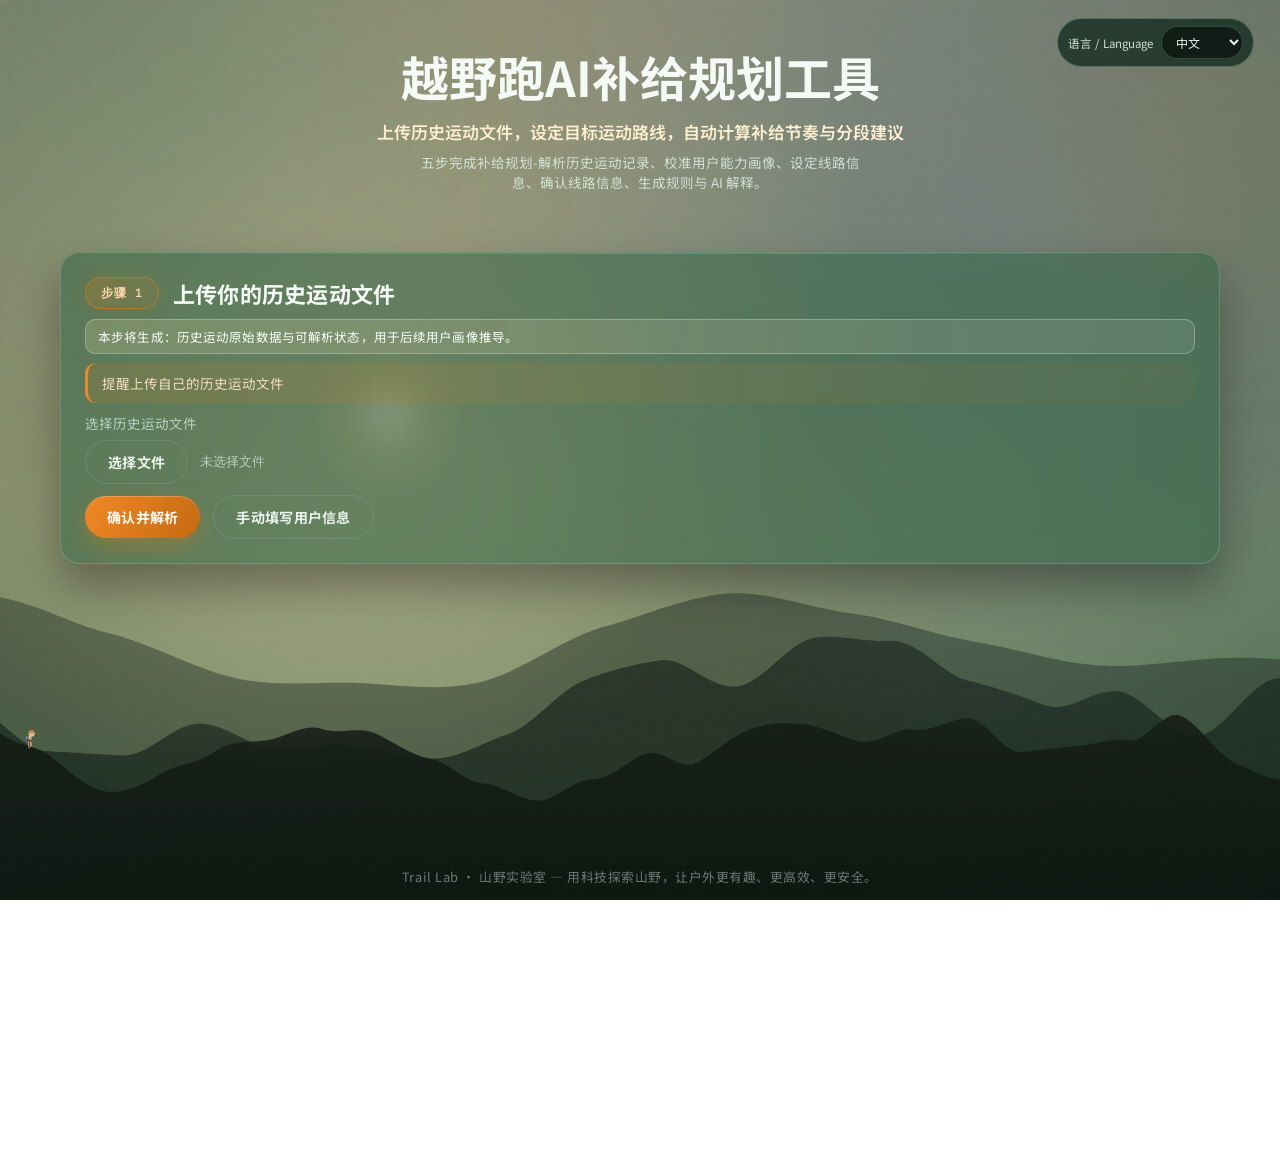
==== index.html @ 41e314fe "refactor: move web app to repo root (drop web/ folder); main program at root; update README structur" ====
<!doctype html>
<html lang="zh-CN">
  <head>
    <meta charset="UTF-8" />
    <meta name="viewport" content="width=device-width, initial-scale=1.0" />
    <title>Trail Lab · 山野实验室 — AI Fuel Planner</title>
    <link rel="preconnect" href="https://fonts.googleapis.com" />
    <link rel="preconnect" href="https://fonts.gstatic.com" crossorigin />
    <link
      href="https://fonts.googleapis.com/css2?family=Sora:wght@300;400;600;700;800&family=Noto+Sans+SC:wght@300;400;500;700;900&family=JetBrains+Mono:wght@400;600&display=swap"
      rel="stylesheet"
    />
    <link rel="stylesheet" href="./styles.css?v=20260807p" />
  </head>
  <body>
    <!-- 梦幻山野夜空背景层 -->
    <canvas id="bgCanvas" aria-hidden="true"></canvas>
    <div id="dayNightCycle" class="day-night-cycle" aria-hidden="true">
      <div class="cycle-layer day-layer"></div>
      <div class="cycle-layer dusk-layer"></div>
      <div class="cycle-layer night-layer"></div>
    </div>
    <div class="background-intro" aria-hidden="true">
      <div class="background-copy" id="backgroundHeroInner">
        <h1 id="heroTitle">越野跑智能补给规划 AI Trail run Fuel Planner</h1>
        <p class="hero-tagline" id="heroTagline">上传 FIT运动文件，自动计算补给节奏与分段建议</p>
        <p class="subtitle" id="heroSubtitle">五步完成补给规划-解析历史运动记录、校准用户能力画像、设定线路信息、确认线路信息、生成规则与 AI 解释。</p>
      </div>
    </div>
    <div class="bottom-intro" aria-hidden="true">
      <p class="intro-line intro-line-bottom" id="labIntro">Trail Lab · 山野实验室 — 用科技探索山野，让户外更有趣、更高效、更安全。</p>
    </div>
    <div class="floating-language-switcher">
      <label class="language-switcher">
        <span id="languageSwitcherLabel">语言 / Language</span>
        <select id="topLanguage">
          <option value="zh" selected>中文</option>
          <option value="en">English</option>
        </select>
      </label>
    </div>
    <div class="aurora aurora-a" aria-hidden="true"></div>
    <div class="aurora aurora-b" aria-hidden="true"></div>
    <div class="grain" aria-hidden="true"></div>

    <main class="app-shell">
      <div id="stepWorkspace" class="step-workspace">
      <span id="status" aria-live="polite"></span>
      <section class="panel step-panel is-active" id="step1Panel">
        <div class="step-heading">
          <span class="step-badge" id="stepBadge1">Step 1</span>
          <h2 id="step1Title">上传你的历史运动文件</h2>
        </div>
        <p class="step-purpose" id="stepHint1">本步将生成：历史运动原始数据与可解析状态，用于后续用户画像推导。</p>
        <p class="callout" id="step1Callout">提醒上传自己的历史运动文件</p>
        <div class="grid single">
          <label>
            <span id="activityFitLabel">选择历史运动文件</span>
            <div class="file-picker">
              <input id="fitFile" class="sr-only-file" type="file" accept=".fit" />
              <button id="fitFileTrigger" class="ghost-btn" type="button">选择文件</button>
              <span id="fitFileName" class="file-name">未选择文件</span>
            </div>
          </label>
        </div>
        <div class="actions left">
          <button id="confirmStep1Btn" type="button">确认并解析</button>
          <button id="manualProfileBtn" type="button" class="ghost-btn">手动填写用户信息</button>
        </div>
      </section>

      <section class="panel step-panel is-hidden" id="step2Panel">
        <div class="step-heading">
          <span class="step-badge" id="stepBadge2">Step 2</span>
          <h2 id="step2Title">确认历史运动概括与 User Profile</h2>
        </div>
        <p class="step-purpose" id="stepHint2">本步将生成：可编辑 User Profile，用于规则引擎能力评估与风险判断。</p>
        <p class="note strong" id="step2Note">提醒：以下显示内容均为运动设备自带信息，如信息不适用，请手动去掉信息或更改。</p>
        <div class="step2-layout">
          <div class="profile-stage" id="profileStage" aria-hidden="true">
            <div class="profile-silhouette" id="profileSilhouette">
              <span class="silhouette-head"></span>
              <span class="silhouette-body"></span>
            </div>
            <div class="profile-pulse"></div>
            <div class="profile-stats">
              <span id="profileGenderTag">Gender</span>
              <span id="profileWeightTag">Weight -</span>
              <span id="profileHrTag">MaxHR -</span>
            </div>
          </div>
          <div class="subpanel summary-panel">
            <h3 id="activitySummaryTitle">历史运动概括</h3>
            <div id="activitySummaryEditor" class="kv-list"></div>
          </div>
          <div class="subpanel profile-panel">
            <h3 id="userProfileTitle">User Profile</h3>
            <div id="userProfileEditor" class="grid two"></div>
          </div>
        </div>
        <div class="actions left">
          <button id="backStep2Btn" class="ghost-btn back-btn" type="button">返回上一步</button>
          <button id="confirmStep2Btn" type="button">确认活动信息</button>
        </div>
      </section>

      <section class="panel step-panel is-hidden" id="step3Panel">
        <div class="step-heading">
          <span class="step-badge" id="stepBadge3">Step 3</span>
          <h2 id="step3Title">目标路线参数 (Trail Only)</h2>
        </div>
        <p class="step-purpose" id="stepHint3">本步将生成：目标路线画像（距离、爬升、CP 与触发参数）。</p>
        <div class="mode-toggle" id="raceModeToggle">
          <button class="chip is-active" data-mode="manual" type="button" id="raceModeManualBtn">手动填写</button>
          <button class="chip" data-mode="fit" type="button" id="raceModeFitBtn">读取目标路线 FIT</button>
        </div>
        <div id="raceFitBlock" class="subpanel is-hidden">
          <h3 id="raceFitBlockTitle">读取目标路线 FIT</h3>
          <div class="grid single">
            <label>
              <span id="raceFitLabel">选择目标路线 FIT 文件</span>
              <div class="file-picker">
                <input id="raceFitFile" class="sr-only-file" type="file" accept=".fit" />
                <button id="raceFitFileTrigger" class="ghost-btn" type="button">选择文件</button>
                <span id="raceFitFileName" class="file-name">未选择文件</span>
              </div>
            </label>
          </div>
          <div class="actions left">
            <button id="parseRaceFitBtn" type="button">读取目标路线 FIT</button>
          </div>

        </div>
        <div class="subpanel">
          <h3 id="raceParamsTitle">路线参数</h3>
          <div id="raceProfileEditor" class="grid two"></div>
        </div>
        <div class="actions left">
          <button id="backStep3Btn" class="ghost-btn back-btn" type="button">返回上一步</button>
          <button id="confirmStep3Btn" type="button">确认路线参数</button>
        </div>
      </section>

      <section class="panel step-panel is-hidden" id="step4Panel">
        <div class="step-heading">
          <span class="step-badge" id="stepBadge4">Step 4</span>
          <h2 id="step4Title">路线、海拔、补给点概况图</h2>
        </div>
        <p class="step-purpose" id="stepHint4">本步将生成：路线轮廓图与补给触发点，帮助你直观看到补给节奏。</p>
        <p class="note" id="step4Note">基于当前目标路线参数模拟生成，用于确认补给点分布与坡段结构。</p>
        <div id="routeOverview" class="chart-card"></div>
        <div class="legend" id="routeLegend">
          <span id="legendLine"><i class="dot line"></i>路线海拔轮廓</span>
          <span id="legendCp"><i class="dot cp"></i>CP / 补给站</span>
          <span id="legendClimbSeg"><i class="dot climb"></i>爬坡路段</span>
          <span id="legendDescentSeg"><i class="dot descent"></i>下降路段</span>
        </div>
        <div class="actions left">
          <button id="backStep4Btn" class="ghost-btn back-btn" type="button">返回上一步</button>
          <button id="confirmStep4Btn" type="button">确认路线概况</button>
        </div>
      </section>

      <section class="panel step-panel is-hidden" id="step5Panel">
        <div class="step-heading">
          <span class="step-badge" id="stepBadge5">Step 5</span>
          <h2 id="step5Title">规则引擎与 AI 解释</h2>
        </div>
        <p class="step-purpose" id="stepHint5">本步将生成：规则契约 JSON、补给定量输出与 AI 可执行解释。</p>
        <div class="subpanel">
          <h3 id="aiPlannerTitle">AI Planner (可选)</h3>
          <div class="grid two">
            <label>
              <span id="providerLabel">Provider</span>
              <select id="provider">
                <option value="mock" selected>mock</option>
                <option value="openai">openai</option>
                <option value="deepseek">deepseek</option>
                <option value="gemini">gemini</option>
              </select>
            </label>
            <label>
              <span id="modelLabel">Model</span>
              <input id="model" type="text" value="gpt-4o-mini" />
            </label>
            <label>
              <span id="apiKeyLabel">API Key (浏览器端明文，仅本地实验)</span>
              <input id="apiKey" type="password" placeholder="可留空使用 mock" />
            </label>
            <label>
              <span id="temperatureLabel">Temperature</span>
              <input id="temperature" type="number" min="0" max="1.5" step="0.1" value="0.6" />
            </label>
          </div>
          <p class="note" id="aiPlannerNote">提示：浏览器端调用第三方模型可能受 CORS 限制。若失败请先使用 mock 验证全流程。</p>
        </div>
        <div class="actions left">
          <button id="backStep5Btn" class="ghost-btn back-btn" type="button">返回上一步</button>
          <button id="runBtn" type="button">开始计算并生成解释</button>
        </div>
        <div class="grid single outputs">
          <section class="subpanel">
            <h3 id="contractOutputTitle">Rule Contract JSON</h3>
            <pre id="contractOutput" class="output"></pre>
          </section>
          <section class="subpanel">
            <h3 id="engineOutputTitle">Rule Engine 输出</h3>
            <pre id="engineOutput" class="output"></pre>
          </section>
          <section class="subpanel">
            <h3 id="aiOutputTitle">AI Planner 输出</h3>
            <pre id="aiOutput" class="output"></pre>
          </section>
        </div>
      </section>
      </div>

    </main>

    <script src="./bg.js?v=20260806u"></script>
    <script type="module" src="./app.js?v=20260807ac"></script>
  </body>
</html>
---- styles.css ----
/* ============================================================
   Trail Lab · 山野实验室 — AI Fuel Planner
   深林绿 × 探索橙 × 山野夜空 · 户外极客实验室美学
   ============================================================ */

:root {
  --forest: #2f6b49;
  --forest-deep: #173826;
  --ember: #f08828;
  --ember-soft: #f7b054;
  --ember-deep: #c56a11;
  --ink: #f6fbf7;
  --muted: #b7d2c2;
  --line: rgba(171, 219, 189, 0.26);
  --panel: rgba(45, 98, 66, 0.5);
  --subpanel: rgba(35, 84, 57, 0.58);
  --cp: #4f9cf0;
  --supp: #ff9d36;
  --climb: #ff4f7e;
  --font-display: "Sora", "Noto Sans SC", "PingFang SC", "Microsoft YaHei", sans-serif;
  --font-body: "Noto Sans SC", "PingFang SC", "Microsoft YaHei", sans-serif;
  --font-mono: "JetBrains Mono", "SF Mono", "Menlo", "Consolas", monospace;
}

* {
  box-sizing: border-box;
}

html {
  scroll-behavior: smooth;
}

body {
  margin: 0;
  font-family: var(--font-body);
  color: var(--ink);
  background:
    radial-gradient(ellipse 75% 62% at 50% -10%, rgba(239, 195, 104, 0.33) 0%, transparent 60%),
    linear-gradient(168deg, #285f44 0%, #2f6b49 38%, #447958 72%, #315f46 100%);
  background-attachment: fixed;
  min-height: 100vh;
  overflow-x: hidden;
}

.day-night-cycle {
  position: fixed;
  inset: 0;
  z-index: 0;
  pointer-events: none;
  overflow: hidden;
}

.cycle-layer {
  position: absolute;
  inset: 0;
}

.day-layer {
  background: radial-gradient(circle at 22% 20%, rgba(255, 239, 182, 0.34), rgba(255, 239, 182, 0) 48%);
  animation: dayLayerCycle 34s linear infinite;
}

.dusk-layer {
  background: linear-gradient(180deg, rgba(255, 181, 112, 0.16) 0%, rgba(255, 145, 80, 0.11) 48%, rgba(40, 76, 55, 0) 100%);
  animation: duskLayerCycle 34s linear infinite;
}

.night-layer {
  background: radial-gradient(circle at 80% 24%, rgba(118, 148, 235, 0.2), rgba(118, 148, 235, 0) 45%), linear-gradient(180deg, rgba(25, 44, 68, 0.26) 0%, rgba(18, 38, 52, 0.18) 45%, rgba(22, 52, 36, 0) 100%);
  animation: nightLayerCycle 34s linear infinite;
}

@keyframes dayLayerCycle {
  0%,
  30% {
    opacity: 1;
  }
  50%,
  88% {
    opacity: 0.08;
  }
  100% {
    opacity: 1;
  }
}

@keyframes duskLayerCycle {
  0%,
  18% {
    opacity: 0.1;
  }
  35%,
  60% {
    opacity: 0.65;
  }
  80%,
  100% {
    opacity: 0.12;
  }
}

@keyframes nightLayerCycle {
  0%,
  40% {
    opacity: 0.06;
  }
  63%,
  84% {
    opacity: 0.92;
  }
  100% {
    opacity: 0.06;
  }
}

.background-intro {
  position: fixed;
  inset: 0;
  z-index: 2;
  pointer-events: none;
  display: grid;
  align-content: start;
  justify-items: center;
  padding-top: clamp(12px, 2.5vh, 30px);
}

.background-copy {
  width: min(780px, 90vw);
  text-align: center;
}

.background-copy .intro-line-main {
  margin: 0;
}

.background-copy .intro-line-flow {
  margin: 5px 0 0;
}

.background-copy #heroTitle {
  margin: clamp(12px, 2vh, 22px) 0 0;
  font-size: clamp(30px, 3.8vw, 48px);
  text-align: center;
}

.background-copy .hero-tagline {
  margin-top: 8px;
  color: #fff0d1;
}

.background-copy .subtitle {
  margin: 8px auto 0;
  color: rgba(229, 247, 235, 0.8);
}

/* 英文 hero 更紧凑，避免被主功能区域遮挡 */
html:lang(en) .background-copy #heroTitle {
  font-size: clamp(22px, 2.6vw, 34px);
  line-height: 1.16;
}

html:lang(en) .app-shell {
  margin-top: clamp(240px, 30vh, 330px);
}

.intro-line {
  font-size: clamp(11px, 1.15vw, 15px);
  letter-spacing: 0.04em;
  text-shadow: 0 2px 14px rgba(8, 24, 36, 0.42);
  color: rgba(238, 248, 255, 0.7);
}

/* 底部介绍 —— 固定在页面最底端 */
.bottom-intro {
  position: fixed;
  left: 0;
  right: 0;
  bottom: clamp(8px, 1.6vh, 18px);
  z-index: 2;
  pointer-events: none;
  text-align: center;
  padding: 0 16px;
}

.bottom-intro .intro-line-bottom {
  margin: 0;
  font-size: clamp(10px, 1vw, 13px);
  opacity: 0.6;
}
@keyframes introBreath {
  0%,
  100% {
    opacity: 0.72;
  }
  50% {
    opacity: 1;
  }
}

::selection {
  background: rgba(255, 122, 0, 0.4);
  color: #fff;
}

/* ---------------- 背景层 ---------------- */

#bgCanvas {
  position: fixed;
  inset: 0;
  z-index: 0;
  pointer-events: none;
}

.aurora {
  position: fixed;
  z-index: 0;
  pointer-events: none;
  border-radius: 50%;
  filter: blur(90px);
  opacity: 0.5;
  will-change: transform;
}

.aurora-a {
  width: 55vw;
  height: 55vw;
  top: -22vw;
  left: -14vw;
  background: radial-gradient(circle, rgba(46, 120, 82, 0.5) 0%, transparent 65%);
  animation: auroraDrift 26s ease-in-out infinite alternate;
}

.aurora-b {
  width: 46vw;
  height: 46vw;
  top: -12vw;
  right: -16vw;
  background: radial-gradient(circle, rgba(255, 122, 0, 0.3) 0%, transparent 65%);
  animation: auroraDrift 32s ease-in-out infinite alternate-reverse;
}

@keyframes auroraDrift {
  0% {
    transform: translate3d(0, 0, 0) scale(1);
  }
  50% {
    transform: translate3d(6vw, 4vw, 0) scale(1.12);
  }
  100% {
    transform: translate3d(-4vw, 7vw, 0) scale(0.94);
  }
}

.grain {
  position: fixed;
  inset: 0;
  z-index: 2;
  pointer-events: none;
  opacity: 0.05;
  background-image: url("data:image/svg+xml,%3Csvg xmlns='http://www.w3.org/2000/svg' width='120' height='120'%3E%3Cfilter id='n'%3E%3CfeTurbulence type='fractalNoise' baseFrequency='0.85' numOctaves='2'/%3E%3C/filter%3E%3Crect width='120' height='120' filter='url(%23n)' opacity='0.7'/%3E%3C/svg%3E");
}

/* ---------------- 布局骨架 ---------------- */

.app-shell {
  position: relative;
  z-index: 2;
  width: min(1160px, 92vw);
  margin: clamp(200px, 28vh, 320px) auto 72px;
  display: grid;
  gap: 18px;
}

/* ---------------- Hero ---------------- */

.hero {
  order: 2;
  position: relative;
  overflow: hidden;
  border-radius: 26px;
  padding: 26px clamp(22px, 4vw, 48px) 34px;
  border: 1px solid rgba(126, 168, 142, 0.28);
  background:
    radial-gradient(ellipse 52% 80% at 82% 22%, rgba(248, 190, 80, 0.2) 0%, transparent 58%),
    linear-gradient(135deg, rgba(41, 88, 60, 0.9) 0%, rgba(36, 75, 52, 0.86) 46%, rgba(49, 98, 68, 0.86) 100%);
  backdrop-filter: blur(14px);
  -webkit-backdrop-filter: blur(14px);
  box-shadow:
    0 30px 60px rgba(0, 0, 0, 0.45),
    inset 0 1px 0 rgba(255, 255, 255, 0.06);
}

.floating-language-switcher {
  position: fixed;
  top: 18px;
  right: clamp(10px, 2.6vw, 26px);
  z-index: 6;
}

.floating-language-switcher .language-switcher {
  gap: 8px;
  padding: 7px 10px;
  border-radius: 999px;
  background: rgba(14, 38, 27, 0.74);
  border: 1px solid rgba(176, 224, 195, 0.32);
  backdrop-filter: blur(8px);
  -webkit-backdrop-filter: blur(8px);
}

.floating-language-switcher .language-switcher span {
  color: rgba(236, 249, 241, 0.86);
  font-size: 11.5px;
}

.floating-language-switcher .language-switcher select {
  padding: 6px 10px;
  border-radius: 999px;
  font-size: 12px;
}

.hero::before {
  content: "";
  position: absolute;
  inset: 0;
  background:
    linear-gradient(rgba(140, 200, 165, 0.05) 1px, transparent 1px),
    linear-gradient(90deg, rgba(140, 200, 165, 0.05) 1px, transparent 1px);
  background-size: 44px 44px;
  mask-image: radial-gradient(ellipse 70% 80% at 30% 40%, black 0%, transparent 75%);
  -webkit-mask-image: radial-gradient(ellipse 70% 80% at 30% 40%, black 0%, transparent 75%);
  pointer-events: none;
}

.hero-topbar {
  position: relative;
  z-index: 3;
  display: flex;
  align-items: center;
  justify-content: space-between;
  gap: 16px;
  flex-wrap: wrap;
  margin-bottom: 8px;
}

.brand-mark {
  display: inline-flex;
  align-items: center;
  gap: 12px;
}

.brand-sigil {
  display: inline-flex;
  width: 42px;
  height: 42px;
  align-items: center;
  justify-content: center;
  border-radius: 13px;
  color: var(--ember-soft);
  background: linear-gradient(140deg, rgba(255, 122, 0, 0.16), rgba(255, 122, 0, 0.05));
  border: 1px solid rgba(255, 122, 0, 0.35);
  box-shadow: 0 0 22px rgba(255, 122, 0, 0.22);
  animation: sigilGlow 4.5s ease-in-out infinite;
}

.brand-sigil svg {
  width: 26px;
  height: 26px;
}

.sigil-sun {
  animation: sigilSun 4.5s ease-in-out infinite;
}

@keyframes sigilGlow {
  0%,
  100% {
    box-shadow: 0 0 16px rgba(255, 122, 0, 0.18);
  }
  50% {
    box-shadow: 0 0 30px rgba(255, 122, 0, 0.38);
  }
}

@keyframes sigilSun {
  0%,
  100% {
    opacity: 0.75;
  }
  50% {
    opacity: 1;
  }
}

.brand-text {
  font-family: var(--font-display);
  font-weight: 800;
  font-size: 19px;
  letter-spacing: 0.02em;
}

.brand-text em {
  font-style: normal;
  font-weight: 400;
  font-size: 13px;
  color: var(--muted);
  margin-left: 8px;
  letter-spacing: 0.14em;
}

.language-switcher {
  display: inline-flex;
  align-items: center;
  gap: 10px;
  font-size: 12.5px;
  color: var(--muted);
}

.language-switcher select {
  padding: 7px 12px;
  border-radius: 999px;
  font-size: 13px;
}

.hero-inner {
  position: relative;
  z-index: 2;
  display: grid;
  grid-template-columns: minmax(0, 1.45fr) minmax(0, 0.9fr);
  gap: 24px;
  align-items: center;
}

.eyebrow {
  display: inline-flex;
  align-items: center;
  gap: 10px;
  margin: 0 0 16px;
  text-transform: uppercase;
  letter-spacing: 0.22em;
  font-size: 11.5px;
  font-weight: 600;
  color: var(--ember-soft);
}

.eyebrow-pulse {
  width: 8px;
  height: 8px;
  border-radius: 50%;
  background: var(--ember);
  box-shadow: 0 0 0 0 rgba(255, 122, 0, 0.55);
  animation: pulseDot 2.2s ease-out infinite;
}

@keyframes pulseDot {
  0% {
    box-shadow: 0 0 0 0 rgba(255, 122, 0, 0.55);
  }
  70% {
    box-shadow: 0 0 0 12px rgba(255, 122, 0, 0);
  }
  100% {
    box-shadow: 0 0 0 0 rgba(255, 122, 0, 0);
  }
}

.hero h1 {
  margin: 0;
  font-family: var(--font-display);
  font-size: clamp(32px, 5.1vw, 58px);
  font-weight: 800;
  line-height: 1.02;
  letter-spacing: -0.02em;
  background: linear-gradient(115deg, #f4fbf5 30%, #ffd9ae 58%, var(--ember) 92%);
  -webkit-background-clip: text;
  background-clip: text;
  -webkit-text-fill-color: transparent;
  animation: titleSheen 7s ease-in-out infinite;
  background-size: 180% 100%;
}

@keyframes titleSheen {
  0%,
  100% {
    background-position: 0% 50%;
  }
  50% {
    background-position: 100% 50%;
  }
}

.hero-tagline {
  margin: 12px 0 0;
  font-size: clamp(14px, 1.45vw, 17px);
  font-weight: 600;
  color: #ffe2bb;
}

.subtitle {
  margin: 8px 0 0;
  font-size: 13.5px;
  color: var(--muted);
  max-width: 56ch;
  line-height: 1.55;
}

.hero-flow {
  display: inline-block;
  margin: 12px 0 0;
  padding: 9px 16px;
  border-radius: 10px;
  color: #9fe0bb;
  background: rgba(10, 22, 16, 0.65);
  border: 1px solid rgba(126, 200, 155, 0.2);
  font-family: var(--font-mono);
  font-size: 11.5px;
  letter-spacing: 0.03em;
  white-space: nowrap;
  overflow: hidden;
  max-width: 100%;
  text-overflow: ellipsis;
}

.hero-chips {
  display: flex;
  flex-wrap: wrap;
  gap: 9px;
  margin-top: 12px;
}

.hero-chip {
  padding: 6px 13px;
  border-radius: 999px;
  font-size: 12px;
  font-weight: 500;
  color: #cfe6d6;
  background: rgba(31, 61, 46, 0.5);
  border: 1px solid rgba(126, 168, 142, 0.3);
  transition: transform 0.25s ease, border-color 0.25s ease, box-shadow 0.25s ease;
}

.hero-chip:hover {
  transform: translateY(-2px);
  border-color: rgba(255, 122, 0, 0.55);
  box-shadow: 0 6px 18px rgba(255, 122, 0, 0.16);
}

.cp-marker {
  fill: #5cb9ff;
  stroke: #d7f2ff;
  stroke-width: 2;
  animation: cpBlink 2.4s ease-in-out infinite;
}

@keyframes cpBlink {
  0%,
  100% {
    opacity: 0.7;
    transform: scale(1);
  }
  50% {
    opacity: 1;
    transform: scale(1.25);
  }
}

.runner-sprite {
  position: absolute;
  width: 20px;
  height: 26px;
  transform-origin: center bottom;
  animation: runnerTraverse 9.4s linear infinite;
  z-index: 4;
  filter: drop-shadow(0 1px 4px rgba(0, 0, 0, 0.35));
}

.runner-head {
  position: absolute;
  left: 7px;
  top: 0;
  width: 7px;
  height: 7px;
  border-radius: 50%;
  background: #ffe8bd;
  box-shadow: 0 0 8px rgba(255, 223, 170, 0.55);
}

.runner-torso {
  position: absolute;
  left: 6px;
  top: 6px;
  width: 8px;
  height: 12px;
  border-radius: 5px;
  background: linear-gradient(180deg, #ffd58a, #f1a24a 70%, #dd7c2b);
  animation: torsoBounce 0.72s ease-in-out infinite;
}

.runner-leg {
  position: absolute;
  top: 16px;
  width: 3px;
  height: 10px;
  border-radius: 3px;
  background: #f6d9ab;
  transform-origin: top center;
  animation: legRun 0.36s ease-in-out infinite;
}

.runner-leg-a {
  left: 6px;
}

.runner-leg-b {
  left: 11px;
  animation-delay: 0.18s;
}

@keyframes torsoBounce {
  0%,
  100% {
    transform: translateY(0);
  }
  50% {
    transform: translateY(-1.4px);
  }
}

@keyframes runnerTraverse {
  0% {
    left: 8%;
    bottom: 12%;
    transform: translateY(0) rotate(-8deg);
  }
  12% {
    left: 18%;
    bottom: 18%;
    transform: translateY(-3px) rotate(-4deg);
  }
  25% {
    left: 31%;
    bottom: 24%;
    transform: translateY(-1px) rotate(3deg);
  }
  38% {
    left: 41%;
    bottom: 20%;
    transform: translateY(1px) rotate(-5deg);
  }
  54% {
    left: 56%;
    bottom: 30%;
    transform: translateY(-4px) rotate(4deg);
  }
  68% {
    left: 68%;
    bottom: 32%;
    transform: translateY(-2px) rotate(-2deg);
  }
  83% {
    left: 80%;
    bottom: 45%;
    transform: translateY(-4px) rotate(6deg);
  }
  100% {
    left: 91%;
    bottom: 54%;
    transform: translateY(-1px) rotate(-3deg);
  }
}

@keyframes legRun {
  0%,
  100% {
    transform: rotate(-20deg);
  }
  50% {
    transform: rotate(28deg);
  }
}

.deco-readout {
  position: absolute;
  padding: 9px 13px;
  border-radius: 11px;
  font-family: var(--font-mono);
  font-size: 11px;
  line-height: 1.55;
  color: #e4fff1;
  background: rgba(36, 84, 58, 0.74);
  border: 1px solid rgba(176, 220, 197, 0.4);
  box-shadow: 0 10px 26px rgba(0, 0, 0, 0.35);
  backdrop-filter: blur(6px);
}

.readout-a {
  top: 6%;
  right: 2%;
  animation: floaty 5.2s ease-in-out infinite;
}

.readout-b {
  bottom: 8%;
  left: 0%;
  color: #fff1d9;
  border-color: rgba(255, 204, 129, 0.42);
  animation: floaty 6.4s ease-in-out 0.8s infinite;
}

@keyframes floaty {
  0%,
  100% {
    transform: translateY(0);
  }
  50% {
    transform: translateY(-11px);
  }
}

.hero-scrollhint {
  position: relative;
  z-index: 2;
  display: flex;
  align-items: center;
  gap: 14px;
  margin-top: 8px;
}

.scrollhint-line {
  flex: 0 0 74px;
  height: 1px;
  background: linear-gradient(90deg, var(--ember), transparent);
  animation: lineFlow 2.6s ease-in-out infinite;
}

@keyframes lineFlow {
  0%,
  100% {
    opacity: 0.45;
  }
  50% {
    opacity: 1;
  }
}

.scrollhint-text {
  font-family: var(--font-mono);
  font-size: 10.5px;
  letter-spacing: 0.3em;
  color: var(--muted);
}

/* ---------------- 面板与入场动画 ---------------- */

.panel {
  position: relative;
  background: var(--panel);
  border: 1px solid var(--line);
  border-radius: 20px;
  padding: clamp(16px, 2vw, 24px);
  backdrop-filter: blur(12px);
  -webkit-backdrop-filter: blur(12px);
  box-shadow: 0 22px 44px rgba(0, 0, 0, 0.32);
  overflow: hidden;
  /* 入场初始态 */
  opacity: 0;
  transform: translateY(34px);
  transition: opacity 0.7s cubic-bezier(0.22, 1, 0.36, 1), transform 0.7s cubic-bezier(0.22, 1, 0.36, 1);
}

.step-workspace {
  order: 1;
  position: relative;
  min-height: clamp(420px, 62vh, 760px);
}

.step-workspace .step-panel {
  position: relative;
}

.step-workspace .step-panel:not(.is-hidden) {
  animation: stepEnter 0.42s cubic-bezier(0.2, 0.9, 0.2, 1);
}

@keyframes stepEnter {
  from {
    opacity: 0;
    transform: translateY(14px) scale(0.985);
    filter: blur(4px);
  }
  to {
    opacity: 1;
    transform: translateY(0) scale(1);
    filter: blur(0);
  }
}

.panel.in-view {
  opacity: 1;
  transform: translateY(0);
}

.panel::before {
  content: "";
  position: absolute;
  top: 0;
  left: 0;
  right: 0;
  height: 1px;
  background: linear-gradient(90deg, transparent, rgba(255, 122, 0, 0.55), rgba(140, 220, 170, 0.4), transparent);
  opacity: 0.7;
}

.step-panel.is-hidden,
.subpanel.is-hidden {
  display: none;
}

.step-heading {
  display: flex;
  align-items: center;
  gap: 14px;
  margin-bottom: 10px;
}

.step-heading h2 {
  margin: 0;
  font-family: var(--font-display);
  font-size: clamp(18px, 2vw, 22px);
  font-weight: 700;
  letter-spacing: 0.01em;
}

.step-purpose {
  margin: 0 0 9px;
  padding: 7px 12px;
  border-radius: 10px;
  border: 1px solid rgba(191, 233, 204, 0.36);
  background: linear-gradient(95deg, rgba(244, 223, 172, 0.2), rgba(233, 250, 238, 0.1));
  font-size: 12.5px;
  color: #f5fff7;
  letter-spacing: 0.01em;
}

.step2-layout {
  display: grid;
  grid-template-columns: minmax(0, 1.15fr) minmax(0, 1fr);
  grid-template-rows: auto 1fr;
  gap: 12px;
  align-items: stretch;
}

/* L 型布局：用户能力画像占左列 + 底行，活动概况位于右上角 */
.step2-layout > .profile-stage {
  grid-column: 1;
  grid-row: 1;
  align-self: stretch;
}

.step2-layout > .summary-panel {
  grid-column: 2;
  grid-row: 1;
  align-self: stretch;
  margin-top: 0;
}

.step2-layout > .profile-panel {
  grid-column: 1 / -1;
  grid-row: 2;
  margin-top: 0;
}

.summary-panel .kv-list {
  grid-template-columns: repeat(2, minmax(0, 1fr));
}

.profile-panel {
  display: grid;
  gap: 10px;
}

.profile-stage {
  position: relative;
  min-height: 170px;
  border-radius: 14px;
  border: 1px solid rgba(184, 232, 199, 0.34);
  background: linear-gradient(160deg, rgba(60, 123, 88, 0.5), rgba(48, 102, 72, 0.54));
  overflow: hidden;
}

.profile-silhouette {
  position: absolute;
  left: 18px;
  bottom: 0;
  width: 112px;
  height: 152px;
  filter: drop-shadow(0 10px 18px rgba(16, 40, 26, 0.4));
}

.silhouette-head {
  position: absolute;
  top: 0;
  left: 34px;
  width: 44px;
  height: 44px;
  border-radius: 50%;
  background: linear-gradient(145deg, rgba(248, 236, 199, 0.94), rgba(241, 205, 145, 0.88));
}

.silhouette-body {
  position: absolute;
  top: 40px;
  left: 18px;
  width: 78px;
  height: 110px;
  border-radius: 18px 18px 28px 28px;
  background: linear-gradient(150deg, rgba(246, 148, 58, 0.95), rgba(201, 104, 20, 0.9));
}

.profile-silhouette.is-female .silhouette-body {
  border-radius: 20px 20px 40px 40px;
  clip-path: polygon(22% 0%, 78% 0%, 100% 100%, 0% 100%);
}

.profile-silhouette.is-nonbinary .silhouette-body {
  background: linear-gradient(145deg, rgba(100, 186, 255, 0.88), rgba(74, 138, 214, 0.92));
}

.profile-pulse {
  position: absolute;
  left: 14px;
  bottom: 16px;
  width: 120px;
  height: 120px;
  border-radius: 50%;
  border: 1px solid rgba(228, 247, 236, 0.28);
  animation: profilePulse 2.8s ease-out infinite;
}

@keyframes profilePulse {
  0% {
    transform: scale(0.72);
    opacity: 0.9;
  }
  100% {
    transform: scale(1.18);
    opacity: 0;
  }
}

.profile-stats {
  position: absolute;
  right: 14px;
  top: 14px;
  display: grid;
  gap: 8px;
}

.profile-stats span {
  display: inline-block;
  min-width: 146px;
  padding: 6px 10px;
  border-radius: 999px;
  border: 1px solid rgba(233, 250, 240, 0.34);
  background: rgba(24, 56, 38, 0.42);
  font-family: var(--font-mono);
  font-size: 11.5px;
  color: #ecfff4;
  text-align: center;
}

.subpanel h3 {
  margin: 0;
  font-family: var(--font-display);
  font-size: 15px;
  font-weight: 600;
  color: #d8ecdd;
  letter-spacing: 0.03em;
}

.step-badge {
  position: relative;
  display: inline-flex;
  align-items: center;
  justify-content: center;
  min-width: 74px;
  padding: 7px 13px;
  border-radius: 999px;
  background: linear-gradient(120deg, rgba(255, 122, 0, 0.2), rgba(255, 122, 0, 0.08));
  border: 1px solid rgba(255, 122, 0, 0.45);
  color: #ffd9ae;
  font-family: var(--font-mono);
  font-size: 11.5px;
  font-weight: 600;
  letter-spacing: 0.1em;
  text-transform: uppercase;
  box-shadow: 0 0 18px rgba(255, 122, 0, 0.14);
}

.subpanel {
  position: relative;
  background: var(--subpanel);
  border: 1px solid rgba(126, 168, 142, 0.2);
  border-radius: 15px;
  padding: 16px;
  margin-top: 12px;
  transition: border-color 0.3s ease, box-shadow 0.3s ease, transform 0.3s ease;
}

.subpanel:hover {
  border-color: rgba(255, 122, 0, 0.32);
  box-shadow: 0 12px 30px rgba(0, 0, 0, 0.28), 0 0 24px rgba(255, 122, 0, 0.06);
}

.grid {
  display: grid;
  gap: 13px;
}

.grid.two {
  grid-template-columns: repeat(2, minmax(0, 1fr));
}

.grid.single {
  grid-template-columns: 1fr;
}

/* 用户能力画像：左列 = HRV / HRV 状态 / ITRA / UTMB；心率区间在右列跨 3 行，与左列三字段同高 */
#userProfileEditor .field-row[data-row-key="hrv"],
#userProfileEditor .field-row[data-row-key="hrvStatus"] {
  grid-column: 1;
}

#userProfileEditor .field-row[data-row-key="hrvStatus"] {
  grid-row: 4;
  align-self: stretch;
}

#userProfileEditor .field-row[data-row-key="itraPoints"] {
  grid-column: 1;
  grid-row: 5;
  align-self: stretch;
}

#userProfileEditor .field-row[data-row-key="utmbPoints"] {
  grid-column: 1;
  grid-row: 6;
  align-self: stretch;
}

#userProfileEditor .field-row[data-row-key="heartRateZones"] {
  grid-column: 2;
  grid-row: 4 / 7;
}

/* 用户能力画像：字段顶部对齐（不随同排高字段拉伸），输入框统一高度、宽度自然 */
#userProfileEditor .field-row {
  align-self: start;
}

#userProfileEditor input[data-field],
#userProfileEditor select[data-field],
#userProfileEditor .hrzone-input {
  height: 42px;
  box-sizing: border-box;
}

.auto-fit {
  align-items: start;
}

label {
  display: grid;
  gap: 7px;
  font-size: 13.5px;
  color: var(--muted);
}

.field-help {
  font-size: 12px;
  color: var(--muted);
}

.field-info {
  display: inline-flex;
  align-items: center;
  justify-content: center;
  width: 16px;
  height: 16px;
  border-radius: 50%;
  border: 1px solid rgba(126, 168, 142, 0.55);
  background: rgba(24, 56, 38, 0.62);
  color: #d8ecdd;
  font-size: 11px;
  font-weight: 700;
  line-height: 1;
  cursor: help;
  position: relative;
  flex: 0 0 auto;
}

.field-info::after {
  content: attr(data-tooltip);
  position: absolute;
  left: 50%;
  bottom: calc(100% + 9px);
  transform: translateX(-50%) translateY(4px);
  width: max-content;
  max-width: 280px;
  padding: 9px 11px;
  border-radius: 9px;
  background: rgba(9, 20, 14, 0.97);
  border: 1px solid rgba(126, 168, 142, 0.45);
  color: #e9f3ec;
  font-size: 12px;
  font-weight: 400;
  line-height: 1.5;
  text-align: left;
  white-space: normal;
  box-shadow: 0 10px 26px rgba(0, 0, 0, 0.4);
  z-index: 40;
  pointer-events: none;
  opacity: 0;
  visibility: hidden;
  transition: opacity 0.16s ease, transform 0.16s ease, visibility 0.16s;
}

.field-info:hover::after,
.field-info:focus::after {
  opacity: 1;
  visibility: visible;
  transform: translateX(-50%) translateY(0);
}

input,
select,
button,
textarea {
  font: inherit;
}

input,
select,
textarea {
  border: 1px solid rgba(126, 168, 142, 0.32);
  background: rgba(9, 18, 13, 0.72);
  border-radius: 11px;
  padding: 10px 12px;
  color: #e9f3ec;
  transition: border-color 0.25s ease, box-shadow 0.25s ease, background 0.25s ease;
}

input:hover,
select:hover,
textarea:hover {
  border-color: rgba(126, 168, 142, 0.55);
}

input:focus,
select:focus,
textarea:focus {
  outline: none;
  border-color: var(--ember);
  box-shadow: 0 0 0 3px rgba(255, 122, 0, 0.2), 0 0 20px rgba(255, 122, 0, 0.1);
  background: rgba(12, 22, 16, 0.85);
}

textarea {
  min-height: 90px;
  resize: vertical;
}

.actions {
  display: flex;
  align-items: center;
  gap: 13px;
  margin-top: 11px;
}

.actions.left {
  justify-content: flex-start;
}

/* ---------------- 按钮 ---------------- */

button {
  position: relative;
  border: none;
  border-radius: 999px;
  padding: 11px 22px;
  background: linear-gradient(120deg, var(--ember) 0%, var(--ember-deep) 100%);
  color: #fff7ef;
  font-weight: 700;
  font-size: 14px;
  letter-spacing: 0.02em;
  cursor: pointer;
  overflow: hidden;
  box-shadow: 0 8px 22px rgba(255, 122, 0, 0.28), inset 0 1px 0 rgba(255, 255, 255, 0.22);
  transition: transform 0.22s ease, box-shadow 0.22s ease, filter 0.22s ease;
}

button::after {
  content: "";
  position: absolute;
  top: 0;
  left: -80%;
  width: 55%;
  height: 100%;
  background: linear-gradient(100deg, transparent, rgba(255, 255, 255, 0.35), transparent);
  transform: skewX(-20deg);
  transition: left 0.55s ease;
}

button:hover {
  transform: translateY(-2px);
  filter: brightness(1.07);
  box-shadow: 0 12px 30px rgba(255, 122, 0, 0.4), inset 0 1px 0 rgba(255, 255, 255, 0.25);
}

button:hover::after {
  left: 130%;
}

button:active {
  transform: translateY(0);
}

button:disabled {
  opacity: 0.55;
  cursor: wait;
  transform: none;
}

#status {
  position: sticky;
  top: 0;
  z-index: 30;
  display: block;
  margin: 0 0 14px;
  padding: 10px 14px;
  font-size: 13.5px;
  line-height: 1.5;
  color: var(--ink);
  background: linear-gradient(90deg, rgba(30, 66, 47, 0.94), rgba(30, 66, 47, 0.86));
  border-left: 3px solid var(--ember);
  border-radius: 0 0 10px 10px;
  box-shadow: 0 6px 18px rgba(10, 26, 18, 0.35);
  backdrop-filter: blur(8px);
}

#status:empty {
  display: none;
}

#status.is-error {
  color: #ffe4de;
  background: linear-gradient(90deg, rgba(74, 30, 26, 0.94), rgba(74, 30, 26, 0.86));
  border-left-color: #ff6b5e;
}

.callout {
  margin: 0 0 10px;
  padding: 10px 14px;
  border-left: 3px solid var(--ember);
  background: linear-gradient(90deg, rgba(255, 122, 0, 0.12), rgba(255, 122, 0, 0.03));
  border-radius: 11px;
  color: #f0ddc4;
  font-size: 13.5px;
}

.note {
  margin: 10px 0 0;
  color: var(--muted);
  font-size: 13px;
  line-height: 1.6;
}

.note.strong {
  margin: 0 0 13px;
  padding: 10px 13px;
  border-radius: 10px;
  background: rgba(79, 156, 240, 0.08);
  border: 1px solid rgba(79, 156, 240, 0.22);
  color: #b9d4ee;
}

/* ---------------- 模式切换 Chip ---------------- */

.mode-toggle {
  display: flex;
  gap: 10px;
  margin-bottom: 6px;
}

.chip {
  background: rgba(31, 61, 46, 0.55);
  border: 1px solid rgba(126, 168, 142, 0.3);
  color: #cfe3d5;
  box-shadow: none;
  font-weight: 600;
}

.chip::after {
  display: none;
}

.chip:hover {
  border-color: rgba(255, 122, 0, 0.5);
  box-shadow: 0 8px 20px rgba(0, 0, 0, 0.25);
}

.chip.is-active {
  background: linear-gradient(120deg, var(--ember), var(--ember-deep));
  border-color: transparent;
  color: #fff7ef;
  box-shadow: 0 8px 22px rgba(255, 122, 0, 0.3);
}

/* ---------------- KV 数据卡 ---------------- */

.kv-list {
  display: grid;
  grid-template-columns: repeat(2, minmax(0, 1fr));
  gap: 10px;
  margin-top: 12px;
}

.kv-item {
  padding: 11px 12px;
  border-radius: 11px;
  border: 1px solid rgba(126, 168, 142, 0.2);
  background: rgba(12, 22, 17, 0.6);
  transition: border-color 0.25s ease, transform 0.25s ease;
}

.kv-item:hover {
  border-color: rgba(255, 122, 0, 0.4);
  transform: translateY(-2px);
}

.kv-key {
  display: block;
  font-size: 11.5px;
  letter-spacing: 0.04em;
  color: var(--muted);
}

.kv-value {
  display: block;
  margin-top: 4px;
  font-family: var(--font-mono);
  font-weight: 600;
  font-size: 14px;
  color: #ffe0bd;
}

/* ---------------- 图表卡 ---------------- */

.chart-card {
  border-radius: 15px;
  border: 1px solid rgba(126, 168, 142, 0.22);
  background:
    radial-gradient(ellipse 90% 60% at 50% 0%, rgba(31, 61, 46, 0.5) 0%, transparent 70%),
    linear-gradient(180deg, rgba(15, 27, 21, 0.92) 0%, rgba(11, 20, 15, 0.95) 100%);
  padding: 14px;
  min-height: 360px;
  margin-top: 12px;
}

.chart-wrap {
  display: grid;
  gap: 12px;
}

.chart-meta {
  display: flex;
  flex-wrap: wrap;
  gap: 8px;
}

.pill {
  border-radius: 999px;
  background: rgba(31, 61, 46, 0.6);
  border: 1px solid rgba(126, 168, 142, 0.28);
  color: #d8ebdf;
  padding: 6px 12px;
  font-family: var(--font-mono);
  font-size: 11.5px;
  font-weight: 600;
}

.legend {
  display: flex;
  gap: 16px;
  flex-wrap: wrap;
  margin-top: 13px;
  font-size: 13px;
  color: var(--muted);
}

.dot {
  display: inline-block;
  width: 10px;
  height: 10px;
  border-radius: 999px;
  margin-right: 7px;
  box-shadow: 0 0 8px currentColor;
}

.dot.line {
  background: var(--ember);
  color: var(--ember);
}

.dot.cp {
  background: var(--cp);
  color: var(--cp);
}

.dot.supplemental {
  background: var(--supp);
  color: var(--supp);
}

.dot.climb {
  background: var(--climb);
  color: var(--climb);
}

.dot.descent {
  background: var(--cp);
  color: var(--cp);
}

/* ---------------- 输出终端 ---------------- */

.outputs {
  margin-top: 4px;
}

.output {
  margin: 10px 0 0;
  border-radius: 12px;
  border: 1px solid rgba(126, 168, 142, 0.22);
  background: rgba(7, 14, 10, 0.85);
  min-height: 72px;
  max-height: 360px;
  overflow: auto;
  padding: 14px;
  font-family: var(--font-mono);
  font-size: 12.5px;
  line-height: 1.55;
  color: #b8e6c6;
}

.output::-webkit-scrollbar {
  width: 8px;
  height: 8px;
}

.output::-webkit-scrollbar-thumb {
  background: rgba(126, 168, 142, 0.3);
  border-radius: 999px;
}

/* ---------------- 文件选择 ---------------- */

.file-picker {
  display: flex;
  align-items: center;
  gap: 12px;
  flex-wrap: wrap;
}

.sr-only-file {
  position: absolute;
  width: 1px;
  height: 1px;
  padding: 0;
  margin: -1px;
  overflow: hidden;
  clip: rect(0, 0, 0, 0);
  white-space: nowrap;
  border: 0;
}

.ghost-btn {
  background: transparent;
  border: 1px solid rgba(126, 168, 142, 0.4);
  color: #eaf4ec;
  box-shadow: none;
}

.back-btn {
  border-style: dashed;
  border-width: 1px;
  opacity: 0.92;
}

.ghost-btn:hover {
  border-color: var(--ember);
  color: #ffd8b4;
  box-shadow: 0 8px 22px rgba(255, 122, 0, 0.14);
}

.file-name {
  color: var(--muted);
  font-family: var(--font-mono);
  font-size: 12.5px;
}

/* ---------------- 表单字段（app.js 动态生成） ---------------- */

.field-row {
  display: grid;
  gap: 6px;
}

.field-topline {
  display: inline-flex;
  align-items: center;
  gap: 8px;
  color: var(--ink);
  font-size: 13.5px;
}

.field-topline input[type="checkbox"] {
  width: 16px;
  height: 16px;
  margin: 0;
  accent-color: var(--ember);
}

.hrzone-list {
  display: grid;
  gap: 6px;
}

.hrzone-line {
  display: grid;
  grid-template-columns: minmax(0, 1fr) 96px 96px;
  gap: 8px;
  align-items: center;
  padding-left: 14px;
}

.hrzone-head {
  display: grid;
  grid-template-columns: minmax(0, 1fr) 96px 96px;
  gap: 8px;
  align-items: center;
  padding-left: 14px;
  font-size: 11.5px;
  color: var(--muted);
  letter-spacing: 0.03em;
}

/* 步骤三：官方补给点列表（cplist） */
#raceProfileEditor .field-row {
  grid-column: 1;
  align-self: start;
}

/* 右列：官方补给点从顶部开始（与左列第一行对齐），爬坡路段紧随其后，
   避免官方补给点上方的空白区 */
#raceProfileEditor .field-row[data-row-key="officialCp"] {
  grid-column: 2;
  grid-row: 1 / 6;
  align-self: start;
}

#raceProfileEditor .field-row[data-row-key="routeSegments"] {
  grid-column: 2;
  grid-row: 7;
  align-self: start;
}

/* 步骤三：输入框统一高度，避免被右侧高字段拉伸 */
#raceProfileEditor input[data-field],
#raceProfileEditor select[data-field] {
  height: 42px;
  box-sizing: border-box;
}

.cplist {
  display: grid;
  gap: 6px;
}

.cp-head,
.cpline {
  display: grid;
  gap: 6px;
  align-items: center;
}

.cp-head {
  font-size: 11.5px;
  color: var(--muted);
  letter-spacing: 0.02em;
}

.cp-input {
  width: 100%;
  min-width: 0;
  height: 42px;
  box-sizing: border-box;
}

.cp-remove {
  width: 26px;
  height: 26px;
  padding: 0;
  display: inline-flex;
  align-items: center;
  justify-content: center;
  border-radius: 8px;
  background: rgba(255, 122, 0, 0.12);
  border: 1px solid rgba(255, 122, 0, 0.35);
  color: #ffd9ae;
  font-size: 15px;
  line-height: 1;
  cursor: pointer;
}

.cp-add {
  justify-self: start;
  margin-top: 4px;
}

.hrzone-name {
  min-width: 0;
  font-size: 13px;
  color: var(--ink);
  white-space: nowrap;
  overflow: hidden;
  text-overflow: ellipsis;
}

.hrzone-input {
  width: 100%;
  text-align: left;
  padding: 10px 12px;
}

.inline-grid {
  display: grid;
  grid-template-columns: repeat(2, minmax(0, 1fr));
  gap: 10px;
}

/* ---------------- 图表内 SVG 文本 ---------------- */

svg text {
  font-family: var(--font-mono);
  fill: #8fa89a;
}

/* ---------------- 页脚 ---------------- */

.site-footer {
  text-align: center;
  padding: 26px 12px 8px;
  color: var(--muted);
  font-size: 13px;
  opacity: 0;
  transform: translateY(20px);
  transition: opacity 0.7s ease, transform 0.7s ease;
}

.site-footer.in-view {
  opacity: 1;
  transform: translateY(0);
}

.site-footer p {
  margin: 6px 0;
}

.site-footer span {
  color: #ffd9ae;
  font-weight: 500;
}

.footer-creed {
  font-family: var(--font-mono);
  font-size: 11px;
  letter-spacing: 0.08em;
  opacity: 0.7;
}

/* ---------------- 响应式 ---------------- */

@media (max-width: 900px) {
  .step2-layout,
  .hero-inner {
    grid-template-columns: 1fr;
  }

  .step2-layout > .profile-stage,
  .step2-layout > .summary-panel,
  .step2-layout > .profile-panel {
    grid-column: auto;
    grid-row: auto;
  }

  .background-copy {
    width: 92vw;
  }

  .background-copy #heroTitle {
    margin-top: 28px;
  }

  .hero-deco {
    height: 210px;
    order: -1;
    opacity: 0.92;
  }

  .profile-stage {
    min-height: 190px;
  }

  .day-night-cycle {
    clip-path: inset(0 0 16% 0);
  }

  .intro-line-main {
    font-size: 10px;
    max-width: calc(100vw - 28px);
    line-height: 1.25;
  }

  .intro-line-flow {
    font-size: 7.8px;
    max-width: calc(100vw - 26px);
    letter-spacing: 0.07em;
    line-height: 1.3;
  }

  .floating-language-switcher {
    top: 10px;
    right: 10px;
  }
}

@media (max-width: 820px) {
  .grid.two,
  .kv-list,
  .inline-grid {
    grid-template-columns: 1fr;
  }

  #raceProfileEditor .field-row,
  #raceProfileEditor .field-row[data-row-key="officialCp"],
  #raceProfileEditor .field-row[data-row-key="routeSegments"] {
    grid-column: auto;
    grid-row: auto;
  }

  .summary-panel .kv-list {
    grid-template-columns: 1fr;
  }

  .app-shell {
    margin-top: 248px;
  }

  .hero-flow {
    white-space: normal;
  }
}

/* ---------------- 动效降级 ---------------- */

@media (prefers-reduced-motion: reduce) {
  *,
  *::before,
  *::after {
    animation-duration: 0.001s !important;
    animation-iteration-count: 1 !important;
    transition-duration: 0.15s !important;
  }

  .panel,
  .site-footer {
    opacity: 1;
    transform: none;
  }
}
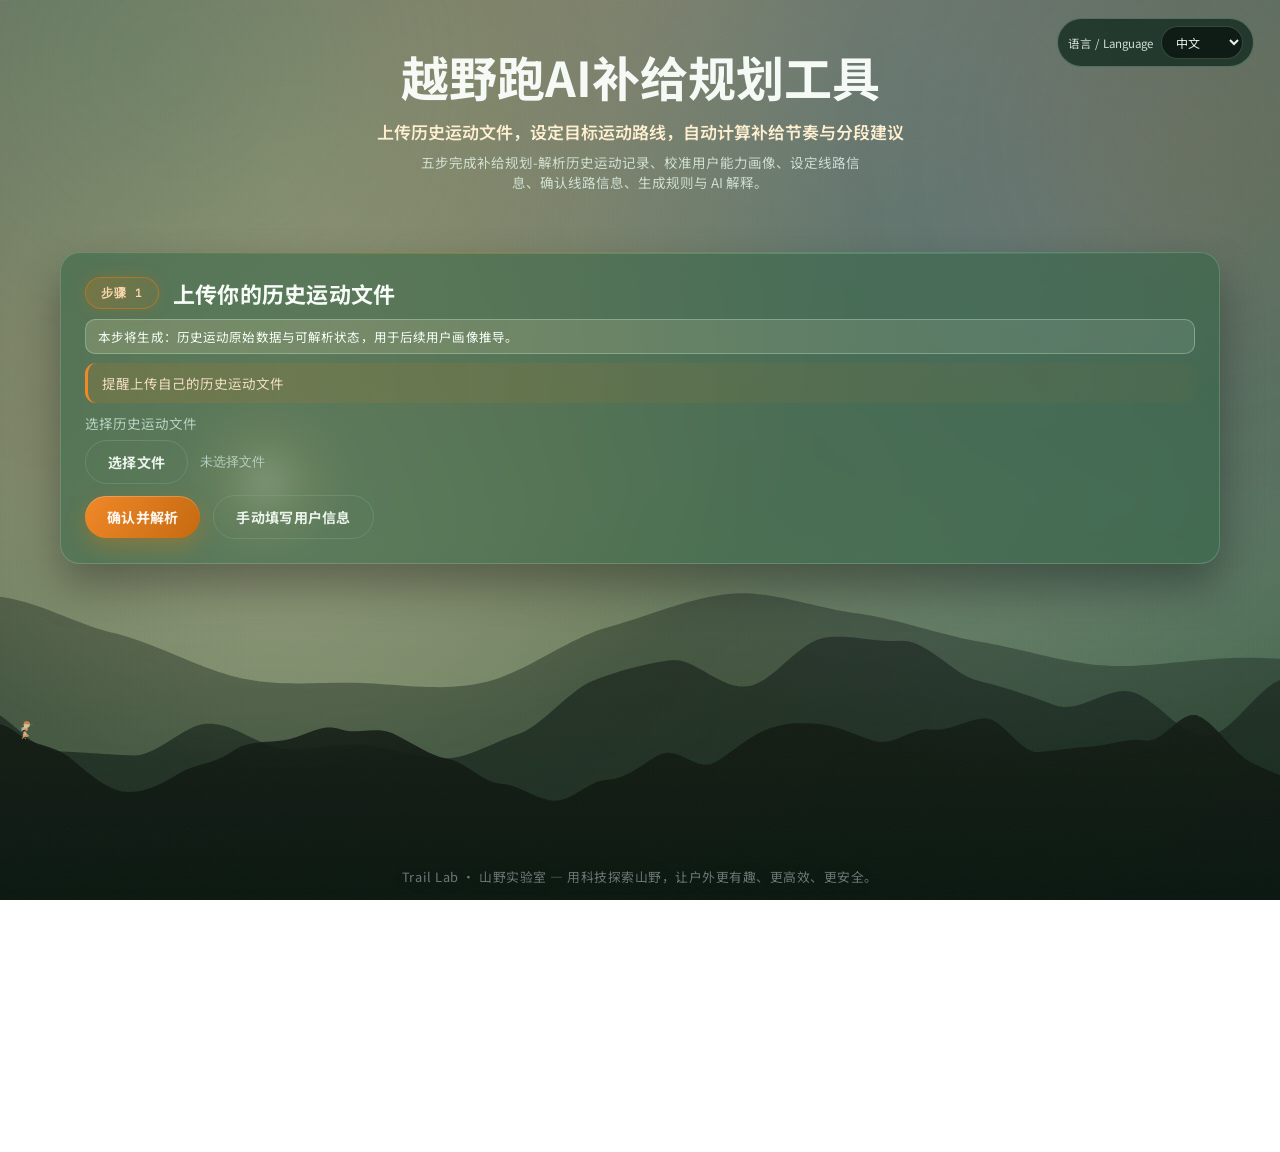
==== commit a2ccfbf9: "feat: 完善开源协议与仓库主页 - 新增 MIT LICENSE、使用协议（PROTOCOL_ZH/EN）与第三方许可声明（THIRD_PARTY_NOTICES） - 重写 README（中/英" ====
--- a/index.html
+++ b/index.html
@@ -3,7 +3,51 @@
   <head>
     <meta charset="UTF-8" />
     <meta name="viewport" content="width=device-width, initial-scale=1.0" />
-    <title>Trail Lab · 山野实验室 — AI Fuel Planner</title>
+    <title>Trail Lab · AI Fuel Planner — 越野跑补给 AI 规划工具（Garmin FIT）</title>
+
+    <!-- Primary SEO -->
+    <meta name="description" content="AI Fuel Planner：上传 Garmin .FIT 历史运动文件，设定目标路线，用规则引擎 + AI 自动计算越野跑补给节奏、碳水/液体/钠摄入量与分段补给建议。Trail Lab（山野实验室）Experiment #001 开源项目，浏览器本地解析，数据不上传。" />
+    <meta name="keywords" content="trail running, ultramarathon, fueling, nutrition, Garmin, FIT file, 越野跑, 越野, 补给, 营养, 电解质, 碳水, 心率, Garmin FIT, AI, trail, outdoor, 户外, sports science, run planner" />
+    <meta name="author" content="Trail Lab (山野实验室) · marsdace" />
+    <meta name="robots" content="index, follow, max-image-preview:large" />
+    <meta name="theme-color" content="#1F3D2E" />
+    <link rel="canonical" href="https://marsdace.github.io/AI-Fuel-Planner/" />
+    <link rel="icon" type="image/png" href="./logo.png" />
+
+    <!-- Open Graph (GitHub Pages / 社交分享) -->
+    <meta property="og:type" content="website" />
+    <meta property="og:site_name" content="Trail Lab · 山野实验室" />
+    <meta property="og:title" content="AI Fuel Planner — 越野跑补给 AI 规划工具" />
+    <meta property="og:description" content="上传 Garmin .FIT 文件，自动计算越野跑补给节奏、碳水/液体/钠摄入与分段补给建议。浏览器本地解析，数据不上传。" />
+    <meta property="og:url" content="https://marsdace.github.io/AI-Fuel-Planner/" />
+    <meta property="og:image" content="https://marsdace.github.io/AI-Fuel-Planner/logo.png" />
+    <meta property="og:image:alt" content="Trail Lab AI Fuel Planner logo" />
+    <meta property="og:locale" content="zh_CN" />
+
+    <!-- Twitter Card -->
+    <meta name="twitter:card" content="summary" />
+    <meta name="twitter:title" content="AI Fuel Planner — Trail Lab 越野跑补给 AI 工具" />
+    <meta name="twitter:description" content="用 Garmin FIT 数据 + AI 规划越野跑补给：碳水、液体、钠、分段时间轴。" />
+    <meta name="twitter:image" content="https://marsdace.github.io/AI-Fuel-Planner/logo.png" />
+
+    <!-- Structured data (JSON-LD) -->
+    <script type="application/ld+json">
+    {
+      "@context": "https://schema.org",
+      "@type": "WebApplication",
+      "name": "AI Fuel Planner",
+      "url": "https://marsdace.github.io/AI-Fuel-Planner/",
+      "applicationCategory": "SportsApplication",
+      "operatingSystem": "Any (browser)",
+      "author": {
+        "@type": "Organization",
+        "name": "Trail Lab (山野实验室)",
+        "url": "https://github.com/marsdace/AI-Fuel-Planner"
+      },
+      "description": "AI-powered trail running fueling planner that parses Garmin FIT files locally and computes carb/fluid/sodium intake and segment fueling timelines."
+    }
+    </script>
+
     <link rel="preconnect" href="https://fonts.googleapis.com" />
     <link rel="preconnect" href="https://fonts.gstatic.com" crossorigin />
     <link
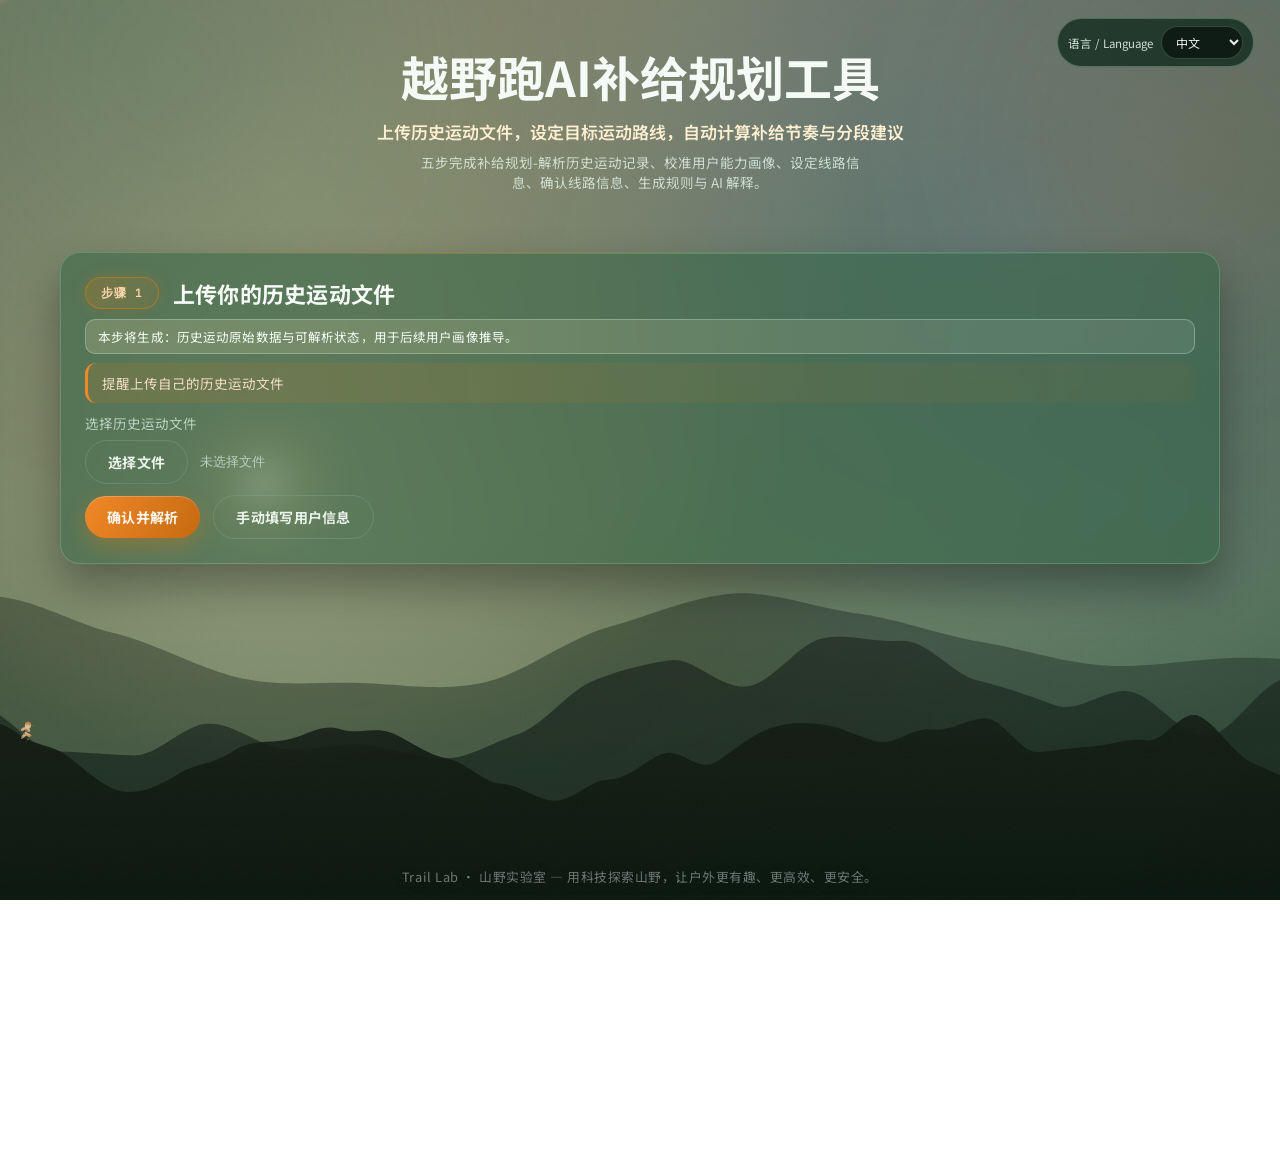
==== commit c073b7ec: "feat: 白水/电解质水拆分执行 + 整件累计分配；AI 只输出最终回答；更新 README - 补给点改为单一执行指令：电解质水 X ml + 白水 Y ml + 盐丸 N 粒 - 电解质水每点最" ====
--- a/index.html
+++ b/index.html
@@ -159,19 +159,19 @@
           <button class="chip" data-mode="fit" type="button" id="raceModeFitBtn">读取目标路线 FIT</button>
         </div>
         <div id="raceFitBlock" class="subpanel is-hidden">
-          <h3 id="raceFitBlockTitle">读取目标路线 FIT</h3>
+          <h3 id="raceFitBlockTitle">读取目标路线 FIT/GPX</h3>
           <div class="grid single">
             <label>
-              <span id="raceFitLabel">选择目标路线 FIT 文件</span>
+              <span id="raceFitLabel">选择目标路线 FIT/GPX 文件</span>
               <div class="file-picker">
-                <input id="raceFitFile" class="sr-only-file" type="file" accept=".fit" />
+                <input id="raceFitFile" class="sr-only-file" type="file" accept=".fit,.gpx" />
                 <button id="raceFitFileTrigger" class="ghost-btn" type="button">选择文件</button>
                 <span id="raceFitFileName" class="file-name">未选择文件</span>
               </div>
             </label>
           </div>
           <div class="actions left">
-            <button id="parseRaceFitBtn" type="button">读取目标路线 FIT</button>
+            <button id="parseRaceFitBtn" type="button">读取目标路线 FIT/GPX</button>
           </div>
 
         </div>
@@ -225,7 +225,28 @@
             </label>
             <label>
               <span id="modelLabel">Model</span>
-              <input id="model" type="text" value="gpt-4o-mini" />
+              <select id="model">
+                <!-- 默认（mock） -->
+                <option value="mock" selected>mock</option>
+                <!-- openai -->
+                <optgroup label="openai">
+                  <option value="gpt-4o-mini" data-provider="openai">gpt-4o-mini</option>
+                  <option value="gpt-4o" data-provider="openai">gpt-4o</option>
+                  <option value="gpt-4.1-mini" data-provider="openai">gpt-4.1-mini</option>
+                  <option value="gpt-4.1" data-provider="openai">gpt-4.1</option>
+                </optgroup>
+                <!-- deepseek -->
+                <optgroup label="deepseek">
+                  <option value="deepseek-v4-flash" data-provider="deepseek">deepseek-v4-flash</option>
+                  <option value="deepseek-v4-pro" data-provider="deepseek">deepseek-v4-pro</option>
+                </optgroup>
+                <!-- gemini -->
+                <optgroup label="gemini">
+                  <option value="gemini-2.0-flash" data-provider="gemini">gemini-2.0-flash</option>
+                  <option value="gemini-1.5-flash" data-provider="gemini">gemini-1.5-flash</option>
+                  <option value="gemini-1.5-pro" data-provider="gemini">gemini-1.5-pro</option>
+                </optgroup>
+              </select>
             </label>
             <label>
               <span id="apiKeyLabel">API Key (浏览器端明文，仅本地实验)</span>
@@ -248,8 +269,10 @@
             <pre id="contractOutput" class="output"></pre>
           </section>
           <section class="subpanel">
-            <h3 id="engineOutputTitle">Rule Engine 输出</h3>
+            <h3 id="engineOutputTitle">Rule Engine 输出 <button id="exportCsvBtn" type="button" class="mini-btn">导出表格</button></h3>
             <pre id="engineOutput" class="output"></pre>
+            <h3 id="engineHintsTitle">智能提示</h3>
+            <div id="engineHints" class="hint-list"></div>
           </section>
           <section class="subpanel">
             <h3 id="aiOutputTitle">AI Planner 输出</h3>
@@ -262,6 +285,7 @@
     </main>
 
     <script src="./bg.js?v=20260806u"></script>
-    <script type="module" src="./app.js?v=20260807ac"></script>
+    <script src="./gpx.js?v=20260820"></script>
+    <script src="./app.js?v=20260820"></script>
   </body>
 </html>
--- a/styles.css
+++ b/styles.css
@@ -1131,6 +1131,49 @@
   transform: translateX(-50%) translateY(0);
 }
 
+.hint-list {
+  display: flex;
+  flex-direction: column;
+  gap: 8px;
+  margin-top: 4px;
+}
+
+.hint-row {
+  display: flex;
+  align-items: flex-start;
+  gap: 8px;
+  padding: 7px 9px;
+  border-radius: 8px;
+  background: rgba(255, 138, 31, 0.08);
+  border-left: 3px solid rgba(255, 138, 31, 0.6);
+  font-size: 12.5px;
+  line-height: 1.55;
+  color: #e6eee8;
+}
+
+.hint-row.mismatch {
+  background: rgba(255, 138, 31, 0.16);
+  border-left: 4px solid #ff8a1f;
+  font-weight: 600;
+  color: #ffe1bd;
+}
+
+.hint-row .field-info {
+  margin-top: 2px;
+}
+
+.mini-btn {
+  margin-left: 10px;
+  padding: 3px 10px;
+  border: 1px solid rgba(255, 138, 31, 0.55);
+  border-radius: 6px;
+  background: rgba(255, 138, 31, 0.1);
+  color: #ff9a3c;
+  font-size: 12px;
+  cursor: pointer;
+  vertical-align: middle;
+}
+
 input,
 select,
 button,
@@ -1235,6 +1278,7 @@
   top: 0;
   z-index: 30;
   display: block;
+  white-space: pre-line;
   margin: 0 0 14px;
   padding: 10px 14px;
   font-size: 13.5px;
@@ -1386,6 +1430,29 @@
   font-family: var(--font-mono);
   font-size: 11.5px;
   font-weight: 600;
+}
+
+/* 步骤四：路线概况图下载按钮 */
+.download-chart-btn {
+  margin-left: auto;
+  display: inline-flex;
+  align-items: center;
+  justify-content: center;
+  width: 30px;
+  height: 30px;
+  border-radius: 50%;
+  border: 1px solid rgba(255, 122, 0, 0.55);
+  background: rgba(31, 61, 46, 0.6);
+  color: #ffb066;
+  font-size: 15px;
+  line-height: 1;
+  cursor: pointer;
+  transition: background 0.15s ease, transform 0.15s ease;
+}
+
+.download-chart-btn:hover {
+  background: rgba(255, 122, 0, 0.2);
+  transform: scale(1.08);
 }
 
 .legend {
@@ -1554,24 +1621,31 @@
   letter-spacing: 0.03em;
 }
 
-/* 步骤三：官方补给点列表（cplist） */
+/* 步骤三：官方补给点列表（cplist）——flex 双列独立高度
+   左列（普通字段）与右列（官方补给点/爬升路段）互不共享行高，
+   避免路段很多时把「预计湿度」与「线路备注」之间挤出大空档 */
+#raceProfileEditor {
+  display: flex;
+  gap: 24px;
+  align-items: flex-start;
+}
+
+#raceProfileEditor .editor-col-left,
+#raceProfileEditor .editor-col-right {
+  flex: 1 1 0;
+  min-width: 0;
+  display: grid;
+  gap: 14px;
+  align-content: start;
+}
+
 #raceProfileEditor .field-row {
-  grid-column: 1;
   align-self: start;
 }
 
-/* 右列：官方补给点从顶部开始（与左列第一行对齐），爬坡路段紧随其后，
-   避免官方补给点上方的空白区 */
-#raceProfileEditor .field-row[data-row-key="officialCp"] {
-  grid-column: 2;
-  grid-row: 1 / 6;
-  align-self: start;
-}
-
-#raceProfileEditor .field-row[data-row-key="routeSegments"] {
-  grid-column: 2;
-  grid-row: 7;
-  align-self: start;
+/* 右列两字段纵向排列：官方补给点在上，爬升/下降路段紧随其后 */
+#raceProfileEditor .editor-col-right {
+  grid-template-rows: auto auto;
 }
 
 /* 步骤三：输入框统一高度，避免被右侧高字段拉伸 */
@@ -1751,11 +1825,14 @@
     grid-template-columns: 1fr;
   }
 
-  #raceProfileEditor .field-row,
-  #raceProfileEditor .field-row[data-row-key="officialCp"],
-  #raceProfileEditor .field-row[data-row-key="routeSegments"] {
-    grid-column: auto;
-    grid-row: auto;
+  #raceProfileEditor {
+    flex-direction: column;
+  }
+
+  #raceProfileEditor .editor-col-left,
+  #raceProfileEditor .editor-col-right {
+    flex: none;
+    grid-template-rows: none;
   }
 
   .summary-panel .kv-list {
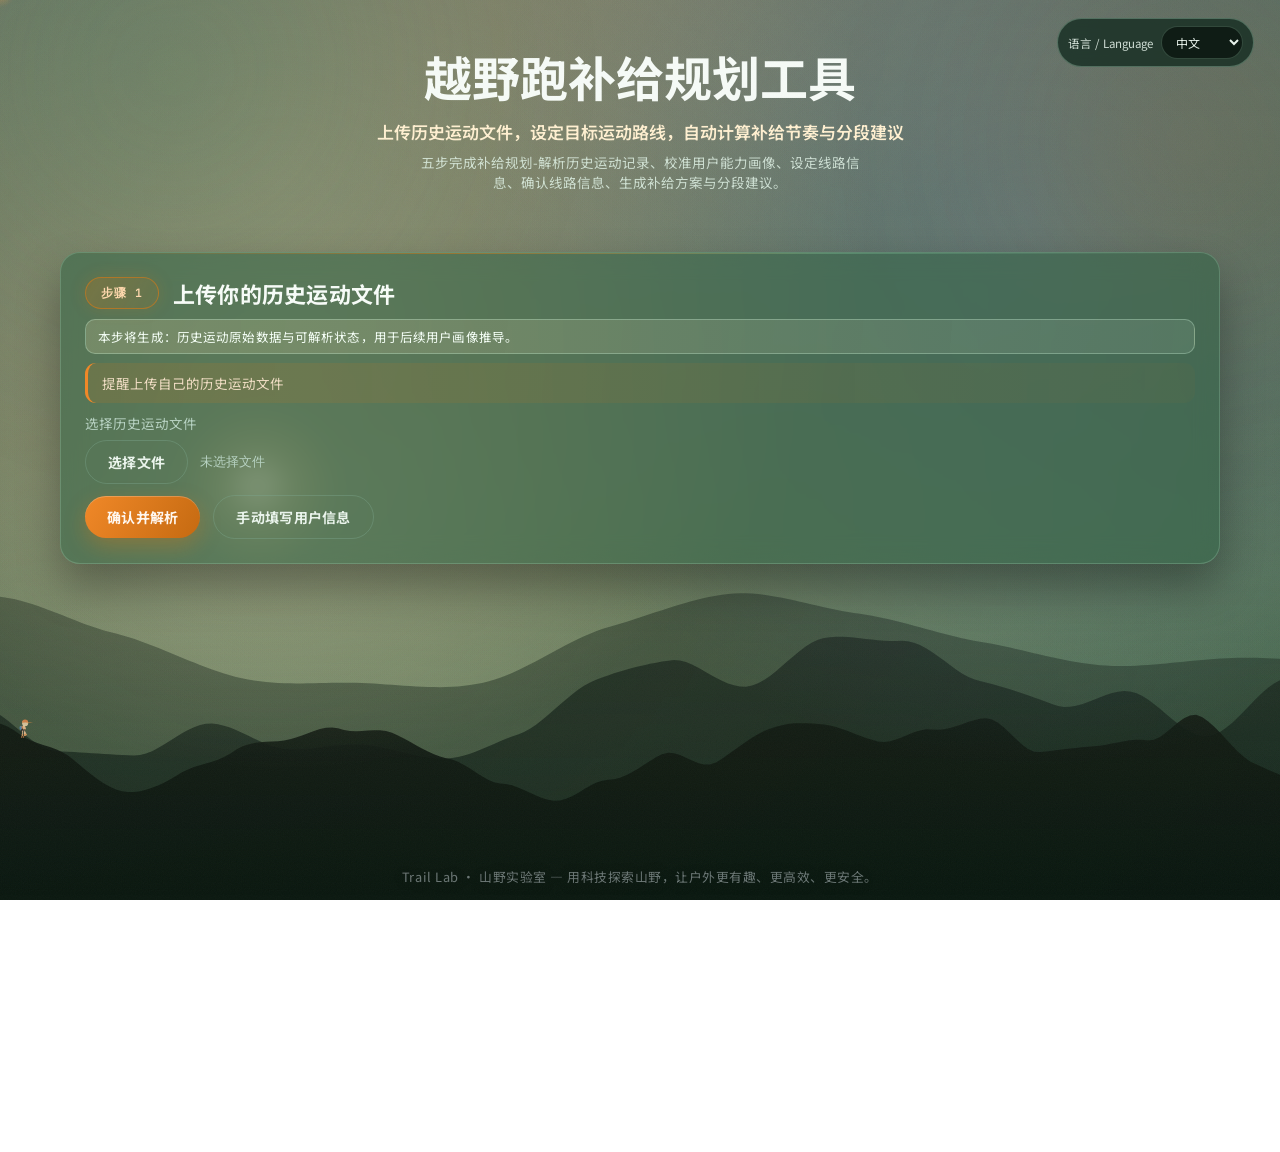
==== commit ff9172e7: "v1.1.0: 与小程序同步（course读取兜底/路线导出/横版海报/第五步布局/清单超量提示）" ====
--- a/index.html
+++ b/index.html
@@ -3,11 +3,11 @@
   <head>
     <meta charset="UTF-8" />
     <meta name="viewport" content="width=device-width, initial-scale=1.0" />
-    <title>Trail Lab · AI Fuel Planner — 越野跑补给 AI 规划工具（Garmin FIT）</title>
+    <title>Trail Lab · Fuel Planner — 越野跑补给规划工具（Garmin FIT）</title>
 
     <!-- Primary SEO -->
-    <meta name="description" content="AI Fuel Planner：上传 Garmin .FIT 历史运动文件，设定目标路线，用规则引擎 + AI 自动计算越野跑补给节奏、碳水/液体/钠摄入量与分段补给建议。Trail Lab（山野实验室）Experiment #001 开源项目，浏览器本地解析，数据不上传。" />
-    <meta name="keywords" content="trail running, ultramarathon, fueling, nutrition, Garmin, FIT file, 越野跑, 越野, 补给, 营养, 电解质, 碳水, 心率, Garmin FIT, AI, trail, outdoor, 户外, sports science, run planner" />
+    <meta name="description" content="Fuel Planner：上传 Garmin .FIT 历史运动文件，设定目标路线，用规则引擎自动计算越野跑补给节奏、碳水/液体/钠摄入量与分段补给建议。Trail Lab（山野实验室）Experiment #001 开源项目，浏览器本地解析，数据不上传。" />
+    <meta name="keywords" content="trail running, ultramarathon, fueling, nutrition, Garmin, FIT file, 越野跑, 越野, 补给, 营养, 电解质, 碳水, 心率, Garmin FIT, trail, outdoor, 户外, sports science, run planner" />
     <meta name="author" content="Trail Lab (山野实验室) · marsdace" />
     <meta name="robots" content="index, follow, max-image-preview:large" />
     <meta name="theme-color" content="#1F3D2E" />
@@ -17,17 +17,17 @@
     <!-- Open Graph (GitHub Pages / 社交分享) -->
     <meta property="og:type" content="website" />
     <meta property="og:site_name" content="Trail Lab · 山野实验室" />
-    <meta property="og:title" content="AI Fuel Planner — 越野跑补给 AI 规划工具" />
+    <meta property="og:title" content="Fuel Planner — 越野跑补给规划工具" />
     <meta property="og:description" content="上传 Garmin .FIT 文件，自动计算越野跑补给节奏、碳水/液体/钠摄入与分段补给建议。浏览器本地解析，数据不上传。" />
     <meta property="og:url" content="https://marsdace.github.io/AI-Fuel-Planner/" />
     <meta property="og:image" content="https://marsdace.github.io/AI-Fuel-Planner/logo.png" />
-    <meta property="og:image:alt" content="Trail Lab AI Fuel Planner logo" />
+    <meta property="og:image:alt" content="Trail Lab Fuel Planner logo" />
     <meta property="og:locale" content="zh_CN" />
 
     <!-- Twitter Card -->
     <meta name="twitter:card" content="summary" />
-    <meta name="twitter:title" content="AI Fuel Planner — Trail Lab 越野跑补给 AI 工具" />
-    <meta name="twitter:description" content="用 Garmin FIT 数据 + AI 规划越野跑补给：碳水、液体、钠、分段时间轴。" />
+    <meta name="twitter:title" content="Fuel Planner — Trail Lab 越野跑补给规划工具" />
+    <meta name="twitter:description" content="用 Garmin FIT 数据规划越野跑补给：碳水、液体、钠、分段时间轴。" />
     <meta name="twitter:image" content="https://marsdace.github.io/AI-Fuel-Planner/logo.png" />
 
     <!-- Structured data (JSON-LD) -->
@@ -35,7 +35,7 @@
     {
       "@context": "https://schema.org",
       "@type": "WebApplication",
-      "name": "AI Fuel Planner",
+      "name": "Fuel Planner",
       "url": "https://marsdace.github.io/AI-Fuel-Planner/",
       "applicationCategory": "SportsApplication",
       "operatingSystem": "Any (browser)",
@@ -44,7 +44,7 @@
         "name": "Trail Lab (山野实验室)",
         "url": "https://github.com/marsdace/AI-Fuel-Planner"
       },
-      "description": "AI-powered trail running fueling planner that parses Garmin FIT files locally and computes carb/fluid/sodium intake and segment fueling timelines."
+      "description": "Rule-based trail running fueling planner that parses Garmin FIT files locally and computes carb/fluid/sodium intake and segment fueling timelines."
     }
     </script>
 
@@ -54,7 +54,7 @@
       href="https://fonts.googleapis.com/css2?family=Sora:wght@300;400;600;700;800&family=Noto+Sans+SC:wght@300;400;500;700;900&family=JetBrains+Mono:wght@400;600&display=swap"
       rel="stylesheet"
     />
-    <link rel="stylesheet" href="./styles.css?v=20260807p" />
+    <link rel="stylesheet" href="./styles.css?v=20260901e" />
   </head>
   <body>
     <!-- 梦幻山野夜空背景层 -->
@@ -66,9 +66,9 @@
     </div>
     <div class="background-intro" aria-hidden="true">
       <div class="background-copy" id="backgroundHeroInner">
-        <h1 id="heroTitle">越野跑智能补给规划 AI Trail run Fuel Planner</h1>
+        <h1 id="heroTitle">越野跑补给规划工具 Trail run Fuel Planner</h1>
         <p class="hero-tagline" id="heroTagline">上传 FIT运动文件，自动计算补给节奏与分段建议</p>
-        <p class="subtitle" id="heroSubtitle">五步完成补给规划-解析历史运动记录、校准用户能力画像、设定线路信息、确认线路信息、生成规则与 AI 解释。</p>
+        <p class="subtitle" id="heroSubtitle">五步完成补给规划-解析历史运动记录、校准用户能力画像、设定线路信息、确认线路信息、生成补给方案与分段建议。</p>
       </div>
     </div>
     <div class="bottom-intro" aria-hidden="true">
@@ -101,7 +101,7 @@
           <label>
             <span id="activityFitLabel">选择历史运动文件</span>
             <div class="file-picker">
-              <input id="fitFile" class="sr-only-file" type="file" accept=".fit" />
+              <input id="fitFile" class="sr-only-file" type="file" accept=".fit,.gpx" />
               <button id="fitFileTrigger" class="ghost-btn" type="button">选择文件</button>
               <span id="fitFileName" class="file-name">未选择文件</span>
             </div>
@@ -142,10 +142,21 @@
             <div id="userProfileEditor" class="grid two"></div>
           </div>
         </div>
+        <div class="subpanel profile-score-panel" id="profileScorePanel">
+          <h3 id="profileScoreTitle">能力画像评分（六维）</h3>
+          <div class="score-layout">
+            <div class="score-radar" id="profileRadar"></div>
+            <div class="score-side">
+              <div class="score-cards" id="profileSpeedCards"></div>
+            </div>
+          </div>
+          <div class="score-desc" id="profileScoreDesc"></div>
+        </div>
         <div class="actions left">
           <button id="backStep2Btn" class="ghost-btn back-btn" type="button">返回上一步</button>
           <button id="confirmStep2Btn" type="button">确认活动信息</button>
         </div>
+        <p class="step-footnote" id="step2Footnote">若以上画像与你的实际感受有较大出入，请返回第 1 步更换更能代表当前水平的运动文件，或修正输入参数（体重 / 最大心率 / ITRA / VO2max / HRV 等）。</p>
       </section>
 
       <section class="panel step-panel is-hidden" id="step3Panel">
@@ -199,6 +210,22 @@
           <span id="legendClimbSeg"><i class="dot climb"></i>爬坡路段</span>
           <span id="legendDescentSeg"><i class="dot descent"></i>下降路段</span>
         </div>
+        <p class="step-footnote" id="step4ZoomTip">点击概况图可查看横版大图（缩放 / 拖拽 / 下载保存）</p>
+        <div class="export-mask" id="largeChartMask" hidden></div>
+        <div class="large-chart-sheet" id="largeChartSheet" hidden>
+          <div class="large-chart-toolbar">
+            <span class="large-chart-title" id="largeChartTitle">横版大图</span>
+            <button type="button" class="mini-btn" id="largeChartZoomIn">＋</button>
+            <button type="button" class="mini-btn" id="largeChartZoomOut">－</button>
+            <button type="button" class="mini-btn" id="largeChartReset">复位</button>
+            <button type="button" class="mini-btn" id="largeChartDownload">下载 PNG</button>
+            <button type="button" class="mini-btn" id="largeChartClose">关闭</button>
+          </div>
+          <div class="large-chart-canvas-wrap" id="largeChartWrap">
+            <canvas id="largeChartCanvas" width="3200" height="1300"></canvas>
+          </div>
+          <p class="step-footnote" id="largeChartTip">滚轮缩放 · 拖拽平移 · 下载保存</p>
+        </div>
         <div class="actions left">
           <button id="backStep4Btn" class="ghost-btn back-btn" type="button">返回上一步</button>
           <button id="confirmStep4Btn" type="button">确认路线概况</button>
@@ -208,12 +235,85 @@
       <section class="panel step-panel is-hidden" id="step5Panel">
         <div class="step-heading">
           <span class="step-badge" id="stepBadge5">Step 5</span>
-          <h2 id="step5Title">规则引擎与 AI 解释</h2>
-        </div>
-        <p class="step-purpose" id="stepHint5">本步将生成：规则契约 JSON、补给定量输出与 AI 可执行解释。</p>
+          <h2 id="step5Title">规则引擎输出</h2>
+        </div>
+        <p class="step-purpose" id="stepHint5">程序计算数值，输出可执行补给方案。</p>
+
         <div class="subpanel">
-          <h3 id="aiPlannerTitle">AI Planner (可选)</h3>
-          <div class="grid two">
+          <h3 id="planRoutePreviewTitle">路线概况</h3>
+          <div class="plan-editor-route" id="planRoutePreview"></div>
+        </div>
+
+        <div class="subpanel plan-summary-panel">
+          <h3><span id="planSummaryTitleText">补给方案</span><button id="planHelpBtn" type="button" class="field-info" role="note" tabindex="0" data-tooltip="">!</button> <button id="planCopyBtn" type="button" class="mini-btn">复制方案文本</button></h3>
+          <div class="safety-banner" id="planSafetyBanner">安全提示：本方案为通用规则估算，非医疗建议；请结合自身体能、天气与肠胃耐受，在专业人士指导下调整，量力而行；使用者自行承担风险。</div>
+          <div class="plan-editor-summary" id="planSummary"></div>
+        </div>
+
+        <div class="subpanel plan-checklist-panel">
+          <h3 id="planChecklistTitle">出发自查清单</h3>
+          <div class="plan-checklist" id="planChecklist"></div>
+        </div>
+
+        <div class="subpanel plan-editor" id="planEditorPanel">
+          <h3 id="planEditorTitle">补给时间轴（可删减、更改）</h3>
+          <div class="type-legend" id="planTypeLegend">
+            <span class="type-swatch"><i class="swatch-dot self"></i>自补点</span>
+            <span class="type-swatch"><i class="swatch-dot cp"></i>官方补给点</span>
+          </div>
+          <div class="plan-editor-toolbar">
+            <span class="plan-editor-toolbar-tip" id="planToolbarTip">点 − / ＋ 调整数量；每行下方可插入补给点；清空自补点会保留官方补给点</span>
+            <button id="planClearBtn" type="button" class="mini-btn">清空自补点</button>
+          </div>
+          <div class="plan-table" id="planTable"></div>
+          <div class="plan-totals" id="planTotals"></div>
+          <div class="plan-carry-warnings" id="planCarryWarnings"></div>
+          <p class="note" id="planEditorHint">补给点可自由增删插行、编辑距离后自动重排并重算区间距离/爬升与合计；官方补给点可编辑“带出”物品，出发携带与各段带出会做校验，可用“一键补齐”。</p>
+        </div>
+
+        <div class="subpanel">
+          <h3 id="planWarningsTitle">执行提醒</h3>
+          <div id="engineHints" class="hint-list"></div>
+        </div>
+
+        <details class="subpanel debug-details">
+          <summary id="debugTitle">调试信息（契约 JSON / 引擎明细）</summary>
+          <h3 id="contractOutputTitle">Rule Contract JSON</h3>
+          <pre id="contractOutput" class="output"></pre>
+          <h3 id="engineOutputTitle">Rule Engine 输出</h3>
+          <pre id="engineOutput" class="output"></pre>
+        </details>
+
+        <div class="actions left plan-export-row">
+          <button id="planExportBtn" type="button" class="btn-primary">导出</button>
+          <button id="backStep5Btn" class="ghost-btn back-btn" type="button">返回上一步</button>
+        </div>
+
+        <div class="export-mask" id="planExportMask" hidden></div>
+        <div class="export-sheet" id="planExportSheet" hidden>
+          <div class="export-sheet-title" id="exportSheetTitle">选择导出方式</div>
+          <button type="button" class="export-option" data-mode="xlsx">
+            <span class="export-option-name" id="exportOptXlsx">导出 xlsx 文件</span>
+            <span class="export-option-desc" id="exportOptXlsxDesc">内容可编辑 + 线路海拔图 + 出门清单</span>
+          </button>
+          <button type="button" class="export-option" data-mode="image">
+            <span class="export-option-name" id="exportOptImage">导出图片</span>
+            <span class="export-option-desc" id="exportOptImageDesc">补给总览海报 · 便于查询 · 设置屏保</span>
+          </button>
+          <button type="button" class="export-option" data-mode="fit">
+            <span class="export-option-name" id="exportOptFit">导出 FIT 路线</span>
+            <span class="export-option-desc" id="exportOptFitDesc">路线轨迹 + 补给点航点（自补给点）</span>
+          </button>
+          <button type="button" class="export-option" data-mode="gpx">
+            <span class="export-option-name" id="exportOptGpx">导出 GPX 路线</span>
+            <span class="export-option-desc" id="exportOptGpxDesc">路线轨迹 + 补给点航点（自补给点）</span>
+          </button>
+          <button type="button" class="export-cancel" id="exportCancel">取消</button>
+        </div>
+
+        <details class="subpanel ai-planner-panel" id="aiPlannerPanel">
+          <summary id="aiPlannerTitle">AI 解释（可选）</summary>
+          <div class="ai-compact">
             <label>
               <span id="providerLabel">Provider</span>
               <select id="provider">
@@ -226,21 +326,17 @@
             <label>
               <span id="modelLabel">Model</span>
               <select id="model">
-                <!-- 默认（mock） -->
                 <option value="mock" selected>mock</option>
-                <!-- openai -->
                 <optgroup label="openai">
                   <option value="gpt-4o-mini" data-provider="openai">gpt-4o-mini</option>
                   <option value="gpt-4o" data-provider="openai">gpt-4o</option>
                   <option value="gpt-4.1-mini" data-provider="openai">gpt-4.1-mini</option>
                   <option value="gpt-4.1" data-provider="openai">gpt-4.1</option>
                 </optgroup>
-                <!-- deepseek -->
                 <optgroup label="deepseek">
                   <option value="deepseek-v4-flash" data-provider="deepseek">deepseek-v4-flash</option>
                   <option value="deepseek-v4-pro" data-provider="deepseek">deepseek-v4-pro</option>
                 </optgroup>
-                <!-- gemini -->
                 <optgroup label="gemini">
                   <option value="gemini-2.0-flash" data-provider="gemini">gemini-2.0-flash</option>
                   <option value="gemini-1.5-flash" data-provider="gemini">gemini-1.5-flash</option>
@@ -249,43 +345,29 @@
               </select>
             </label>
             <label>
-              <span id="apiKeyLabel">API Key (浏览器端明文，仅本地实验)</span>
+              <span id="apiKeyLabel">API Key</span>
               <input id="apiKey" type="password" placeholder="可留空使用 mock" />
             </label>
             <label>
               <span id="temperatureLabel">Temperature</span>
               <input id="temperature" type="number" min="0" max="1.5" step="0.1" value="0.6" />
             </label>
+            <button id="runBtn" type="button" class="mini-btn ai-run">生成 AI 解释</button>
           </div>
           <p class="note" id="aiPlannerNote">提示：浏览器端调用第三方模型可能受 CORS 限制。若失败请先使用 mock 验证全流程。</p>
-        </div>
-        <div class="actions left">
-          <button id="backStep5Btn" class="ghost-btn back-btn" type="button">返回上一步</button>
-          <button id="runBtn" type="button">开始计算并生成解释</button>
-        </div>
-        <div class="grid single outputs">
-          <section class="subpanel">
-            <h3 id="contractOutputTitle">Rule Contract JSON</h3>
-            <pre id="contractOutput" class="output"></pre>
-          </section>
-          <section class="subpanel">
-            <h3 id="engineOutputTitle">Rule Engine 输出 <button id="exportCsvBtn" type="button" class="mini-btn">导出表格</button></h3>
-            <pre id="engineOutput" class="output"></pre>
-            <h3 id="engineHintsTitle">智能提示</h3>
-            <div id="engineHints" class="hint-list"></div>
-          </section>
-          <section class="subpanel">
-            <h3 id="aiOutputTitle">AI Planner 输出</h3>
-            <pre id="aiOutput" class="output"></pre>
-          </section>
-        </div>
+          <pre id="aiOutput" class="output ai-output"></pre>
+        </details>
       </section>
       </div>
 
     </main>
 
     <script src="./bg.js?v=20260806u"></script>
-    <script src="./gpx.js?v=20260820"></script>
-    <script src="./app.js?v=20260820"></script>
+    <script src="./gpx.js?v=20260901"></script>
+    <script src="./xlsx.js?v=20260828"></script>
+    <script src="./profile_score.js?v=20260828"></script>
+    <script src="./plan_editor.js?v=20260901f"></script>
+    <script src="./poster.js?v=20260901f"></script>
+    <script src="./app.js?v=20260901e"></script>
   </body>
 </html>
--- a/styles.css
+++ b/styles.css
@@ -770,6 +770,7 @@
 .step-workspace {
   order: 1;
   position: relative;
+  min-width: 0;
   min-height: clamp(420px, 62vh, 760px);
 }
 
@@ -1136,6 +1137,7 @@
   flex-direction: column;
   gap: 8px;
   margin-top: 4px;
+  min-width: 0;
 }
 
 .hint-row {
@@ -1149,6 +1151,12 @@
   font-size: 12.5px;
   line-height: 1.55;
   color: #e6eee8;
+  min-width: 0;
+}
+
+.hint-row span {
+  min-width: 0;
+  overflow-wrap: anywhere;
 }
 
 .hint-row.mismatch {
@@ -1504,6 +1512,10 @@
   margin-top: 4px;
 }
 
+.outputs > .subpanel {
+  min-width: 0;
+}
+
 .output {
   margin: 10px 0 0;
   border-radius: 12px;
@@ -1865,3 +1877,1561 @@
     transform: none;
   }
 }
+
+/* ============================================================
+   能力评分面板（Step2 · 六维）
+   ============================================================ */
+.profile-score-panel {
+  margin-top: 18px;
+}
+.score-layout {
+  display: grid;
+  grid-template-columns: minmax(220px, 340px) 1fr;
+  gap: 18px;
+  align-items: center;
+  margin-top: 8px;
+}
+.score-radar {
+  width: 100%;
+  max-width: 420px;
+}
+.score-radar svg {
+  display: block;
+  width: 100%;
+  height: auto;
+}
+.score-side {
+  display: flex;
+  flex-direction: column;
+  gap: 10px;
+}
+.score-total {
+  font-family: var(--font-display);
+  font-size: 58px;
+  font-weight: 800;
+  line-height: 1;
+  background: linear-gradient(120deg, #ffb066, var(--ember));
+  -webkit-background-clip: text;
+  background-clip: text;
+  color: transparent;
+}
+.score-level {
+  font-size: 18px;
+  font-weight: 700;
+  color: #ffd9ae;
+  letter-spacing: 0.04em;
+}
+.score-cards {
+  display: flex;
+  flex-wrap: wrap;
+  gap: 10px;
+}
+.score-card {
+  display: inline-flex;
+  flex-direction: column;
+  gap: 2px;
+  padding: 9px 13px;
+  border-radius: 11px;
+  border: 1px solid rgba(126, 168, 142, 0.28);
+  background: rgba(9, 18, 13, 0.6);
+}
+.score-card b {
+  font-size: 16px;
+  color: var(--ink);
+}
+.score-card i {
+  font-style: normal;
+  font-size: 12px;
+  color: var(--muted);
+}
+.score-card.muted {
+  color: var(--muted);
+  font-size: 13px;
+}
+.score-desc {
+  display: flex;
+  flex-direction: column;
+  gap: 6px;
+  margin-top: 14px;
+}
+.score-desc-line {
+  padding: 8px 11px;
+  border-left: 3px solid rgba(255, 122, 0, 0.45);
+  background: rgba(31, 61, 46, 0.4);
+  border-radius: 0 9px 9px 0;
+  font-size: 13px;
+  line-height: 1.6;
+  color: #e3efe7;
+}
+
+/* ============================================================
+   补给时间轴编辑器（Step5）
+   ============================================================ */
+.plan-editor {
+  margin-top: 20px;
+}
+.plan-editor-toolbar {
+  display: flex;
+  flex-wrap: wrap;
+  gap: 8px;
+  margin: 12px 0 4px;
+}
+.plan-table {
+  display: flex;
+  flex-direction: column;
+  gap: 6px;
+  margin-top: 10px;
+  min-width: 0;
+  overflow-x: auto;
+}
+.pe-head,
+.pe-row {
+  display: grid;
+  grid-template-columns: minmax(0, 0.7fr) minmax(0, 0.9fr) minmax(0, 0.9fr) minmax(0, 1.1fr) minmax(0, 1.3fr) minmax(0, 1.2fr) minmax(0, 0.9fr) minmax(0, 1.2fr) minmax(0, 1.4fr) minmax(0, 1.1fr) minmax(0, 0.7fr);
+  gap: 6px;
+  align-items: center;
+  min-width: 1040px;
+}
+.pe-head {
+  padding: 0 6px 4px;
+  font-size: 11.5px;
+  font-weight: 600;
+  color: var(--muted);
+  letter-spacing: 0.02em;
+}
+.pe-row {
+  position: relative;
+  padding: 8px 6px;
+  border-radius: 11px;
+  border: 1px solid rgba(126, 168, 142, 0.2);
+  background: rgba(9, 18, 13, 0.55);
+}
+.pe-row.is-cp {
+  background: rgba(255, 122, 0, 0.09);
+  border-color: rgba(255, 122, 0, 0.35);
+}
+.pe-row.has-error {
+  border-color: rgba(255, 107, 94, 0.7);
+}
+.pe-input {
+  min-width: 0;
+  padding: 6px 8px;
+  font-size: 12.5px;
+  text-align: center;
+}
+.pe-input.pe-km {
+  font-weight: 700;
+  color: #ffd9ae;
+}
+.pe-select {
+  min-width: 0;
+  padding: 6px 6px;
+  font-size: 12.5px;
+}
+.pe-stepper {
+  display: flex;
+  align-items: center;
+  gap: 2px;
+  flex-shrink: 0;
+}
+.pe-step {
+  flex-shrink: 0;
+  padding: 4px 7px;
+  font-size: 13px;
+  border-radius: 6px;
+  background: rgba(31, 61, 46, 0.7);
+  border: 1px solid rgba(126, 168, 142, 0.3);
+  color: #d8ebdf;
+  box-shadow: none;
+  cursor: pointer;
+}
+.pe-step:hover {
+  background: rgba(255, 122, 0, 0.25);
+  border-color: rgba(255, 122, 0, 0.5);
+}
+.pe-num {
+  min-width: 0;
+  padding: 5px 4px;
+  font-size: 12.5px;
+}
+.pe-takeout {
+  display: flex;
+  flex-wrap: wrap;
+  gap: 3px;
+  align-items: center;
+}
+.pe-chip {
+  display: inline-block;
+  padding: 2px 7px;
+  border-radius: 999px;
+  font-size: 11px;
+  color: #fff;
+  background: color-mix(in srgb, var(--c, #9BA8B4) 82%, #000);
+  white-space: nowrap;
+}
+.pe-seg {
+  font-size: 11px;
+  color: var(--muted);
+  text-align: center;
+  white-space: nowrap;
+}
+.pe-ops {
+  display: flex;
+  gap: 4px;
+}
+.pe-insert,
+.pe-del {
+  flex-shrink: 0;
+  padding: 3px 8px;
+  font-size: 14px;
+  border-radius: 7px;
+  box-shadow: none;
+  cursor: pointer;
+}
+.pe-insert {
+  background: rgba(79, 156, 240, 0.18);
+  border: 1px solid rgba(79, 156, 240, 0.5);
+  color: #9cc9ff;
+}
+.pe-del {
+  background: rgba(255, 107, 94, 0.14);
+  border: 1px solid rgba(255, 107, 94, 0.5);
+  color: #ffb3ac;
+}
+.pe-err {
+  position: absolute;
+  right: 8px;
+  bottom: -4px;
+  font-size: 10.5px;
+  color: #ffb3ac;
+}
+.pe-libmini {
+  padding: 3px 8px;
+  border-radius: 7px;
+  border: 1px solid rgba(255, 122, 0, 0.45);
+  background: rgba(255, 122, 0, 0.1);
+  color: #ffb066;
+  font-size: 12px;
+  box-shadow: none;
+  cursor: pointer;
+}
+.plan-totals {
+  display: flex;
+  flex-wrap: wrap;
+  gap: 10px;
+  margin-top: 12px;
+  padding: 10px 12px;
+  border-radius: 11px;
+  background: rgba(31, 61, 46, 0.5);
+  border: 1px solid rgba(126, 168, 142, 0.22);
+}
+.pe-total {
+  font-size: 13px;
+  color: var(--muted);
+}
+.pe-total b {
+  color: #ffd9ae;
+  font-size: 15px;
+  margin-left: 4px;
+}
+.plan-carry-warnings {
+  display: flex;
+  flex-direction: column;
+  gap: 6px;
+  margin-top: 10px;
+}
+.pe-cw-title {
+  font-size: 13px;
+  font-weight: 700;
+  color: #ffd9ae;
+}
+.pe-cw-row {
+  padding: 7px 10px;
+  border-radius: 8px;
+  background: rgba(255, 107, 94, 0.12);
+  border-left: 3px solid rgba(255, 107, 94, 0.7);
+  font-size: 12.5px;
+  color: #ffd6d1;
+}
+.pe-cw-ok {
+  padding: 7px 10px;
+  border-radius: 8px;
+  background: rgba(107, 203, 119, 0.1);
+  border-left: 3px solid rgba(107, 203, 119, 0.7);
+  font-size: 12.5px;
+  color: #bff0c6;
+}
+.plan-checklist {
+  margin-top: 12px;
+  padding: 12px;
+  border-radius: 11px;
+  background: rgba(9, 18, 13, 0.5);
+  border: 1px solid rgba(126, 168, 142, 0.2);
+}
+.pe-chk-title {
+  font-size: 13px;
+  font-weight: 700;
+  color: #ffd9ae;
+  margin-bottom: 8px;
+}
+.pe-chk-body {
+  display: flex;
+  flex-direction: column;
+  gap: 8px;
+}
+.pe-chk-group {
+  display: flex;
+  flex-wrap: wrap;
+  gap: 6px;
+  align-items: center;
+}
+.pe-chk-group-label {
+  font-size: 12px;
+  color: var(--muted);
+  margin-right: 4px;
+}
+.plan-editor-export {
+  display: flex;
+  align-items: center;
+  gap: 10px;
+  flex-wrap: wrap;
+  margin-top: 14px;
+}
+.plan-editor-export .note {
+  margin: 0;
+}
+
+/* 安全提示横幅 + 补给点类型图例（对齐小程序 result 页） */
+.safety-banner {
+  margin-top: 12px;
+  padding: 9px 12px;
+  border-radius: 10px;
+  font-size: 12px;
+  line-height: 1.5;
+  color: rgba(255, 196, 196, 0.9);
+  background: rgba(255, 107, 94, 0.08);
+  border: 1px solid rgba(255, 107, 94, 0.28);
+}
+.type-legend {
+  display: flex;
+  flex-wrap: wrap;
+  gap: 16px;
+  margin-top: 12px;
+  font-size: 12px;
+  color: var(--muted);
+}
+.type-swatch {
+  display: inline-flex;
+  align-items: center;
+  gap: 6px;
+}
+.swatch-dot {
+  width: 12px;
+  height: 12px;
+  border-radius: 4px;
+  display: inline-block;
+}
+.swatch-dot.self {
+  background: rgba(45, 212, 191, 0.55);
+  border: 1px solid rgba(45, 212, 191, 0.8);
+}
+.swatch-dot.cp {
+  background: rgba(255, 122, 0, 0.55);
+  border: 1px solid rgba(255, 122, 0, 0.8);
+}
+
+/* ---------------- 补给库弹层 ---------------- */
+.pe-overlay {
+  position: fixed;
+  inset: 0;
+  z-index: 200;
+  display: flex;
+  align-items: center;
+  justify-content: center;
+  background: rgba(5, 12, 8, 0.72);
+  backdrop-filter: blur(3px);
+  padding: 20px;
+}
+.pe-modal {
+  width: min(720px, 94vw);
+  max-height: 86vh;
+  overflow: auto;
+  border-radius: 16px;
+  border: 1px solid rgba(126, 168, 142, 0.35);
+  background: linear-gradient(180deg, #14301f, #0e2117);
+  box-shadow: 0 30px 70px rgba(0, 0, 0, 0.5);
+}
+.pe-modal-head {
+  display: flex;
+  align-items: center;
+  justify-content: space-between;
+  padding: 16px 20px;
+  border-bottom: 1px solid rgba(126, 168, 142, 0.22);
+}
+.pe-modal-head h3 {
+  margin: 0;
+  font-size: 16px;
+  color: #e9f3ec;
+}
+.pe-modal-close {
+  background: rgba(255, 107, 94, 0.14);
+  border: 1px solid rgba(255, 107, 94, 0.45);
+  color: #ffb3ac;
+  width: 30px;
+  height: 30px;
+  padding: 0;
+  border-radius: 8px;
+  box-shadow: none;
+  font-size: 16px;
+}
+.pe-modal-body {
+  padding: 16px 20px 22px;
+}
+.pe-lib-title {
+  font-size: 13px;
+  font-weight: 700;
+  color: #ffd9ae;
+  margin: 14px 0 8px;
+}
+.pe-lib-grid {
+  display: grid;
+  grid-template-columns: repeat(auto-fill, minmax(140px, 1fr));
+  gap: 8px;
+}
+.pe-lib-item {
+  position: relative;
+  display: flex;
+  flex-direction: column;
+  gap: 3px;
+  align-items: flex-start;
+  padding: 10px 12px;
+  border-radius: 10px;
+  border: 1px solid color-mix(in srgb, var(--c, #9BA8B4) 55%, transparent);
+  background: color-mix(in srgb, var(--c, #9BA8B4) 14%, #0e2117);
+  box-shadow: none;
+  text-align: left;
+  cursor: pointer;
+  transition: transform 0.12s ease, border-color 0.12s ease;
+}
+.pe-lib-item:hover {
+  transform: translateY(-1px);
+  border-color: var(--c, #9BA8B4);
+}
+.pe-lib-del {
+  position: absolute;
+  top: 6px;
+  right: 6px;
+  width: 20px;
+  height: 20px;
+  line-height: 18px;
+  text-align: center;
+  border-radius: 50%;
+  font-size: 13px;
+  color: #ffb3ac;
+  background: rgba(255, 107, 94, 0.18);
+  border: 1px solid rgba(255, 107, 94, 0.55);
+  cursor: pointer;
+}
+.pe-lib-del:hover {
+  background: rgba(255, 107, 94, 0.4);
+  color: #fff;
+}
+.pe-lib-name {
+  font-size: 13.5px;
+  font-weight: 600;
+  color: #eef6f0;
+}
+.pe-lib-nutri {
+  font-size: 11px;
+  color: var(--muted);
+}
+.pe-custom-grid {
+  display: grid;
+  grid-template-columns: repeat(3, 1fr);
+  gap: 10px;
+  margin: 12px 0;
+}
+.pe-field {
+  display: flex;
+  flex-direction: column;
+  gap: 5px;
+  font-size: 12.5px;
+  color: var(--muted);
+}
+.pe-colors {
+  display: flex;
+  flex-wrap: wrap;
+  gap: 6px;
+}
+.pe-lib-tabs {
+  display: flex;
+  gap: 8px;
+  margin: 4px 0 12px;
+}
+.pe-lib-tab {
+  padding: 6px 16px;
+  border-radius: 999px;
+  font-size: 13px;
+  color: var(--muted);
+  background: rgba(31, 61, 46, 0.55);
+  border: 1px solid rgba(126, 168, 142, 0.28);
+  box-shadow: none;
+  cursor: pointer;
+}
+.pe-lib-tab.active {
+  color: #ffe2bb;
+  background: rgba(255, 122, 0, 0.18);
+  border-color: rgba(255, 122, 0, 0.55);
+}
+.pe-color {
+  width: 24px;
+  height: 24px;
+  border-radius: 50%;
+  border: 2px solid transparent;
+  box-shadow: none;
+  cursor: pointer;
+}
+.pe-color.is-picked {
+  border-color: #fff;
+}
+
+@media (max-width: 760px) {
+  .score-layout {
+    grid-template-columns: 1fr;
+  }
+  .pe-head,
+  .pe-row {
+    grid-template-columns: minmax(0, 0.7fr) minmax(0, 0.9fr) minmax(0, 1fr) minmax(0, 1.2fr) minmax(0, 1.1fr) minmax(0, 0.9fr) minmax(0, 1.1fr) minmax(0, 1fr);
+    min-width: 720px;
+  }
+  .pe-head span:nth-child(5),
+  .pe-head span:nth-child(9),
+  .pe-head span:nth-child(10),
+  .pe-row .pe-takeout,
+  .pe-row .pe-seg {
+    display: none;
+  }
+  .pe-custom-grid {
+    grid-template-columns: repeat(2, 1fr);
+  }
+}
+
+/* ============================================================
+   补给时间轴编辑器增强（方案摘要 / extra / checklist 动作）
+   ============================================================ */
+.plan-editor-summary {
+  margin-top: 10px;
+  padding: 12px 14px;
+  border-radius: 12px;
+  background: linear-gradient(120deg, rgba(31, 61, 46, 0.75), rgba(15, 27, 21, 0.85));
+  border: 1px solid rgba(255, 122, 0, 0.28);
+  display: flex;
+  flex-direction: column;
+  gap: 10px;
+}
+.pe-summary-head {
+  display: flex;
+  align-items: baseline;
+  justify-content: space-between;
+  gap: 12px;
+  flex-wrap: wrap;
+}
+.pe-summary-finish {
+  font-size: 15px;
+  color: var(--muted);
+}
+.pe-summary-finish b {
+  font-size: 26px;
+  font-weight: 800;
+  color: #ffb066;
+  margin: 0 8px;
+}
+.pe-summary-finish i {
+  font-style: normal;
+  font-size: 12.5px;
+  color: var(--muted);
+}
+.pe-summary-race {
+  font-size: 13px;
+  color: #cfe3d5;
+  font-family: var(--font-mono);
+}
+.pe-summary-hourly {
+  display: grid;
+  grid-template-columns: repeat(4, 1fr);
+  gap: 8px;
+}
+.pe-hourly-card {
+  display: flex;
+  flex-direction: column;
+  gap: 2px;
+  padding: 9px 10px;
+  border-radius: 10px;
+  background: rgba(9, 18, 13, 0.6);
+  border: 1px solid rgba(126, 168, 142, 0.22);
+}
+.pe-hourly-card b {
+  font-size: 17px;
+  color: #ffd9ae;
+}
+.pe-hourly-card i {
+  font-style: normal;
+  font-size: 12px;
+  color: var(--muted);
+}
+.pe-hourly-card em {
+  font-style: normal;
+  font-size: 11px;
+  color: #9fb8a8;
+}
+.pe-summary-prepost {
+  display: flex;
+  flex-direction: column;
+  gap: 3px;
+  font-size: 12.5px;
+  color: #cfe3d5;
+  line-height: 1.5;
+}
+.pe-summary-prepost span {
+  padding-left: 10px;
+  border-left: 2px solid rgba(255, 122, 0, 0.4);
+}
+.pe-chip-extra {
+  background: color-mix(in srgb, var(--c, #9BA8B4) 62%, #000);
+  outline: 1px dashed rgba(255, 255, 255, 0.25);
+}
+.pe-chips-sep {
+  display: inline-block;
+  width: 1px;
+  height: 14px;
+  background: rgba(126, 168, 142, 0.3);
+  margin: 0 3px;
+}
+.pe-chk-actions {
+  display: flex;
+  gap: 8px;
+  margin-top: 8px;
+}
+
+/* 出发携带超建议上限提示（不再截断，仅提示） */
+.pe-chk-warn {
+  margin-top: 10px;
+  padding: 9px 12px;
+  border-radius: 10px;
+  background: rgba(255, 182, 92, 0.08);
+  border: 1px solid rgba(255, 182, 92, 0.35);
+}
+.pe-chk-warn-title {
+  font-size: 12.5px;
+  font-weight: 700;
+  color: #ffd9ae;
+  margin-bottom: 4px;
+}
+.pe-chk-warn-item {
+  font-size: 12px;
+  color: #ffcf8e;
+  line-height: 1.5;
+}
+
+@media (max-width: 760px) {
+  .pe-summary-hourly {
+    grid-template-columns: repeat(2, 1fr);
+  }
+}
+
+/* ============================================================
+   细节功能：清单步进 / 带出步进 / CP 关门时间 / 类型单元
+   ============================================================ */
+.pe-chip-item {
+  display: inline-flex;
+  align-items: center;
+  gap: 2px;
+}
+.pe-step-sm {
+  padding: 1px 5px;
+  font-size: 12px;
+  border-radius: 5px;
+}
+.pe-type-cell {
+  display: flex;
+  flex-direction: column;
+  gap: 3px;
+  min-width: 0;
+}
+.pe-cutoff {
+  font-size: 10.5px;
+  color: #ffd9ae;
+  background: rgba(255, 122, 0, 0.12);
+  border: 1px solid rgba(255, 122, 0, 0.3);
+  border-radius: 5px;
+  padding: 1px 5px;
+  white-space: nowrap;
+  text-align: center;
+}
+
+/* Step5 顶部路线概况小图预览 */
+.plan-editor-route {
+  margin-top: 10px;
+  padding: 8px;
+  border-radius: 12px;
+  background: rgba(9, 18, 13, 0.55);
+  border: 1px solid rgba(126, 168, 142, 0.2);
+}
+.plan-editor-route svg {
+  display: block;
+  width: 100%;
+  height: auto;
+}
+
+/* Step5 底部 AI 功能区（补给策略在上、AI 可选在下） */
+.ai-planner-panel {
+  margin-top: 28px;
+  border-top: 2px solid rgba(126, 168, 142, 0.28);
+}
+
+/* ============================================================
+   Step5 小程序布局同步（2026-09-01）
+   面板顺序：路线概况 → 补给方案 → 出发自查清单 → 补给时间轴 → 执行提醒 → 导出
+   ============================================================ */
+.plan-summary-panel,
+.plan-checklist-panel {
+  margin-top: 20px;
+}
+.plan-summary-panel .plan-editor-summary {
+  margin-top: 10px;
+}
+.plan-checklist-panel .plan-checklist {
+  margin-top: 0;
+}
+.plan-summary-panel h3,
+.plan-checklist-panel h3 {
+  display: flex;
+  align-items: center;
+  gap: 10px;
+}
+
+/* 调试折叠面板（契约 JSON / 引擎明细，默认收起） */
+.debug-details {
+  margin-top: 20px;
+}
+.debug-details summary {
+  cursor: pointer;
+  font-weight: 700;
+  color: var(--muted);
+  padding: 4px 0;
+}
+.debug-details[open] .output {
+  margin-top: 8px;
+}
+
+/* 导出行：单按钮 + 抽屉 */
+.plan-export-row {
+  margin-top: 24px;
+}
+.plan-export-row .btn-primary {
+  min-width: 180px;
+}
+.export-mask {
+  position: fixed;
+  inset: 0;
+  background: rgba(3, 8, 5, 0.6);
+  z-index: 500;
+}
+.export-sheet {
+  position: fixed;
+  left: 0;
+  right: 0;
+  bottom: 0;
+  z-index: 501;
+  display: flex;
+  flex-direction: column;
+  gap: 8px;
+  padding: 18px 20px calc(18px + env(safe-area-inset-bottom));
+  background: #101c15;
+  border-top: 1px solid rgba(255, 122, 0, 0.35);
+  border-radius: 18px 18px 0 0;
+  box-shadow: 0 -8px 30px rgba(0, 0, 0, 0.45);
+  max-width: 720px;
+  margin: 0 auto;
+}
+.export-sheet-title {
+  font-weight: 700;
+  color: #ffd9ae;
+  text-align: center;
+  margin-bottom: 4px;
+}
+.export-option {
+  display: flex;
+  flex-direction: column;
+  gap: 2px;
+  padding: 12px 14px;
+  border-radius: 12px;
+  background: rgba(31, 61, 46, 0.55);
+  border: 1px solid rgba(126, 168, 142, 0.25);
+  color: #e9f3ec;
+  text-align: left;
+  cursor: pointer;
+}
+.export-option:hover {
+  border-color: rgba(255, 122, 0, 0.55);
+  background: rgba(255, 122, 0, 0.1);
+}
+.export-option-name {
+  font-weight: 700;
+  font-size: 14px;
+}
+.export-option-desc {
+  font-size: 12px;
+  color: var(--muted);
+}
+.export-cancel {
+  padding: 10px;
+  border-radius: 12px;
+  background: transparent;
+  border: 1px solid rgba(126, 168, 142, 0.25);
+  color: var(--muted);
+  cursor: pointer;
+}
+
+/* AI 紧凑面板（默认折叠，展开后一行控件） */
+.ai-planner-panel > summary {
+  cursor: pointer;
+  font-weight: 700;
+  color: #ffd9ae;
+  padding: 4px 0;
+}
+.ai-compact {
+  display: flex;
+  flex-wrap: wrap;
+  gap: 10px;
+  align-items: flex-end;
+  margin-top: 10px;
+}
+.ai-compact label {
+  display: flex;
+  flex-direction: column;
+  gap: 4px;
+  font-size: 12px;
+  color: var(--muted);
+}
+.ai-compact select,
+.ai-compact input {
+  min-width: 150px;
+}
+.ai-run {
+  align-self: flex-end;
+}
+.ai-output {
+  margin-top: 10px;
+  max-height: 260px;
+  overflow: auto;
+}
+
+/* 卡片式补给时间轴（覆盖旧表格样式，对齐小程序 result 页） */
+.plan-table {
+  min-width: 0;
+  overflow-x: visible;
+}
+.pe-head {
+  display: none;
+}
+.pe-row {
+  display: block;
+  position: relative;
+  min-width: 0;
+  padding: 12px;
+  border-radius: 14px;
+  border: 1px solid rgba(52, 211, 153, 0.35);
+  background: rgba(11, 30, 20, 0.72);
+}
+.pe-row.is-cp {
+  background: rgba(255, 122, 0, 0.1);
+  border-color: rgba(255, 122, 0, 0.45);
+}
+.pe-row.has-error {
+  border-color: rgba(255, 107, 94, 0.75);
+}
+.pe-row-head {
+  display: flex;
+  align-items: flex-start;
+  gap: 10px;
+}
+.pe-stat {
+  flex: 1;
+  min-width: 0;
+}
+.pe-stat-label {
+  display: block;
+  font-size: 11px;
+  color: var(--muted);
+  margin-bottom: 3px;
+}
+.pe-stat-value {
+  display: flex;
+  align-items: center;
+  gap: 5px;
+  font-size: 16px;
+  font-weight: 700;
+  color: #ffd9ae;
+}
+.pe-km-input,
+.pe-time {
+  width: 88px;
+  text-align: center;
+  font-size: 15px;
+  color: #ffd9ae;
+  padding: 6px 8px;
+  border-radius: 8px;
+  background: rgba(9, 18, 13, 0.7);
+  border: 1px solid rgba(126, 168, 142, 0.3);
+}
+.pe-time {
+  color: #e9f3ec;
+}
+.pe-km-readonly {
+  font-size: 16px;
+  color: #ffd9ae;
+}
+.pe-unit {
+  font-size: 11px;
+  color: var(--muted);
+  font-weight: 400;
+}
+.pe-row .pe-del {
+  margin-left: auto;
+  padding: 4px 10px;
+}
+.pe-row-stats {
+  display: flex;
+  gap: 16px;
+  margin-top: 8px;
+  font-size: 12px;
+  color: var(--muted);
+}
+.pe-stat-mini b {
+  color: #cdeadd;
+  font-weight: 600;
+}
+.pe-row .pe-err {
+  position: static;
+  display: block;
+  margin-top: 6px;
+  font-size: 11.5px;
+  color: #ffb3ac;
+}
+.pe-cp-row {
+  display: flex;
+  justify-content: space-between;
+  align-items: center;
+  margin-top: 8px;
+  padding: 6px 10px;
+  border-radius: 8px;
+  background: rgba(255, 122, 0, 0.08);
+}
+.pe-cp-label {
+  font-size: 12px;
+  color: #ffd9ae;
+  font-weight: 600;
+}
+.pe-items {
+  display: flex;
+  flex-wrap: wrap;
+  gap: 6px;
+  align-items: center;
+  margin-top: 8px;
+}
+.pe-takeout {
+  display: block;
+  margin-top: 8px;
+  padding: 8px 10px;
+  border-radius: 10px;
+  background: rgba(77, 150, 255, 0.08);
+  border: 1px solid rgba(77, 150, 255, 0.25);
+}
+.pe-takeout-label {
+  display: block;
+  font-size: 11px;
+  color: #9cc6ff;
+  margin-bottom: 6px;
+}
+.pe-takeout-items {
+  display: flex;
+  flex-wrap: wrap;
+  gap: 6px;
+}
+.pe-insert-row {
+  display: block;
+  width: 100%;
+  margin: 6px 0;
+  padding: 7px;
+  border-radius: 10px;
+  border: 1px dashed rgba(126, 168, 142, 0.35);
+  background: rgba(31, 61, 46, 0.35);
+  color: var(--muted);
+  font-size: 12px;
+  cursor: pointer;
+}
+.pe-insert-row:hover {
+  border-color: rgba(255, 122, 0, 0.5);
+  color: #ffd9ae;
+}
+.pe-empty-add {
+  border-style: solid;
+  color: #ffd9ae;
+}
+.plan-carry-warnings {
+  align-items: flex-start;
+}
+.pe-cw-fix {
+  margin-top: 8px;
+  padding: 7px 14px;
+  border-radius: 9px;
+  border: 1px solid rgba(255, 122, 0, 0.5);
+  background: rgba(255, 122, 0, 0.14);
+  color: #ffcf8e;
+  font-size: 12.5px;
+  cursor: pointer;
+}
+
+@media (max-width: 760px) {
+  .export-sheet {
+    padding-left: 14px;
+    padding-right: 14px;
+  }
+  .ai-compact select,
+  .ai-compact input {
+    min-width: 120px;
+  }
+}
+
+/* ============================================================
+   导出抽屉显隐修复：hidden 属性必须真正隐藏（UA [hidden] 被
+   作者 display:flex 覆盖导致抽屉常显）
+   ============================================================ */
+.export-mask[hidden],
+.export-sheet[hidden],
+.large-chart-sheet[hidden],
+.large-chart-sheet.is-hidden {
+  display: none;
+}
+
+/* ============================================================
+   补给点行布局优化（对齐小程序 result 页：stat 卡片 + 大号 chips）
+   ============================================================ */
+.pe-row {
+  padding: 14px;
+}
+.pe-row-head {
+  gap: 12px;
+}
+.pe-row-head .pe-stat {
+  background: rgba(31, 61, 46, 0.45);
+  border: 1px solid rgba(126, 168, 142, 0.22);
+  border-radius: 10px;
+  padding: 8px 12px;
+}
+.pe-row-head .pe-stat-label {
+  font-size: 11px;
+  margin-bottom: 4px;
+}
+.pe-row-head .pe-stat-value {
+  font-size: 18px;
+}
+.pe-row-head .pe-input {
+  font-size: 15px;
+}
+.pe-row-stats {
+  gap: 10px;
+  margin-top: 10px;
+  flex-wrap: wrap;
+}
+.pe-row-stats .pe-stat-mini {
+  background: rgba(31, 61, 46, 0.3);
+  border-radius: 8px;
+  padding: 4px 10px;
+  font-size: 12.5px;
+}
+.pe-items {
+  gap: 8px;
+  margin-top: 10px;
+}
+.pe-takeout-items {
+  gap: 8px;
+}
+.pe-chip-item {
+  gap: 4px;
+}
+.pe-chip {
+  font-size: 12.5px;
+  padding: 4px 10px;
+}
+.pe-step {
+  min-width: 28px;
+  padding: 5px 9px;
+  font-size: 14px;
+  border-radius: 8px;
+}
+.pe-libmini {
+  font-size: 12.5px;
+  padding: 5px 10px;
+}
+.pe-cp-row {
+  margin-top: 10px;
+}
+.pe-takeout {
+  margin-top: 10px;
+}
+
+/* ===== 与小程序功能对齐补齐（2026-09-01）：分组折叠 / 底部提示 / 大图 / 确认弹层 / 库备注 ===== */
+details.field-group {
+  grid-column: 1 / -1;
+  border: 1px solid rgba(126, 168, 142, 0.25);
+  border-radius: 12px;
+  background: rgba(31, 61, 46, 0.22);
+  padding: 10px 14px;
+  margin-top: 4px;
+}
+details.field-group summary {
+  cursor: pointer;
+  font-weight: 700;
+  color: #ffd9ae;
+  font-size: 14px;
+  list-style: none;
+  display: flex;
+  align-items: center;
+  gap: 8px;
+}
+details.field-group summary::before {
+  content: "▸";
+  color: #ff7a00;
+  transition: transform 0.15s ease;
+  display: inline-block;
+}
+details.field-group[open] summary::before {
+  transform: rotate(90deg);
+}
+.field-group-body {
+  margin-top: 10px;
+  display: grid;
+  grid-template-columns: 1fr;
+  gap: 10px;
+}
+.step-footnote {
+  margin: 14px 0 0;
+  font-size: 13px;
+  color: rgba(233, 243, 236, 0.6);
+  line-height: 1.6;
+}
+/* 第 4 步横版大图弹层 */
+.large-chart-sheet {
+  position: fixed;
+  left: 50%;
+  top: 50%;
+  transform: translate(-50%, -50%);
+  z-index: 502;
+  width: min(1180px, 94vw);
+  max-height: 92vh;
+  display: flex;
+  flex-direction: column;
+  gap: 8px;
+  padding: 14px 16px;
+  background: #0c1711;
+  border: 1px solid rgba(255, 122, 0, 0.35);
+  border-radius: 18px;
+  box-shadow: 0 20px 60px rgba(0, 0, 0, 0.55);
+}
+.large-chart-toolbar {
+  display: flex;
+  align-items: center;
+  gap: 8px;
+  flex-wrap: wrap;
+}
+.large-chart-title {
+  font-weight: 700;
+  color: #ffd9ae;
+  margin-right: auto;
+}
+.large-chart-canvas-wrap {
+  overflow: auto;
+  border-radius: 10px;
+  border: 1px solid rgba(126, 168, 142, 0.25);
+  background: #08110c;
+  max-height: 72vh;
+}
+.large-chart-canvas-wrap canvas {
+  display: block;
+  cursor: grab;
+}
+.large-chart-canvas-wrap canvas:active {
+  cursor: grabbing;
+}
+/* 自定义确认弹层（替代 window.confirm，对齐小程序底部抽屉确认） */
+.pe-confirm-overlay .pe-confirm-modal {
+  width: min(440px, 92vw);
+}
+.pe-confirm-text {
+  margin: 0;
+  font-size: 14px;
+  line-height: 1.7;
+  color: #cdeadd;
+}
+.pe-confirm-actions {
+  display: flex;
+  justify-content: flex-end;
+  gap: 10px;
+  margin-top: 16px;
+}
+.pe-confirm-cancel,
+.pe-confirm-ok {
+  padding: 9px 18px;
+  border-radius: 10px;
+  font-size: 14px;
+  cursor: pointer;
+  border: 1px solid rgba(126, 168, 142, 0.4);
+  background: transparent;
+  color: #cdeadd;
+}
+.pe-confirm-ok {
+  background: #ff7a00;
+  border-color: #ff7a00;
+  color: #101c15;
+  font-weight: 700;
+}
+.pe-confirm-ok.danger {
+  background: #d84a3a;
+  border-color: #d84a3a;
+  color: #fff;
+}
+/* 补给/装备库备注行 */
+.pe-lib-note {
+  margin: 2px 0 8px;
+  font-size: 12px;
+  color: rgba(233, 243, 236, 0.55);
+  line-height: 1.5;
+}
+/* 第 5 步"补给方案"帮助按钮 */
+#planHelpBtn {
+  margin-left: 6px;
+  vertical-align: middle;
+}
+@media (max-width: 760px) {
+  .large-chart-sheet {
+    width: 96vw;
+    padding: 10px;
+  }
+  .large-chart-canvas-wrap {
+    max-height: 62vh;
+  }
+}
+
+/* ===== 第五轮 UI 修复（2026-09-01）：行网格对齐 / 清单组内按钮 / 工具栏精简 ===== */
+.plan-editor-toolbar {
+  display: flex;
+  align-items: center;
+  justify-content: flex-end;
+  gap: 8px;
+}
+.plan-editor-toolbar-tip {
+  margin-right: auto;
+  font-size: 12px;
+  color: rgba(233, 243, 236, 0.55);
+}
+.pe-row {
+  position: relative;
+}
+.pe-row .pe-del {
+  position: absolute;
+  top: 10px;
+  right: 12px;
+  z-index: 2;
+}
+.pe-row-grid {
+  display: grid;
+  grid-template-columns: 1fr 1fr;
+  gap: 8px;
+  padding-right: 36px;
+}
+.pe-row-grid .pe-stat,
+.pe-row-grid .pe-stat-mini {
+  display: flex;
+  flex-direction: column;
+  justify-content: center;
+  gap: 4px;
+  min-height: 64px;
+  padding: 8px 12px;
+  border-radius: 10px;
+  background: rgba(31, 61, 46, 0.45);
+}
+.pe-row-grid .pe-stat-label {
+  font-size: 11px;
+  color: rgba(233, 243, 236, 0.55);
+}
+.pe-row-grid .pe-stat-value {
+  display: flex;
+  align-items: center;
+  gap: 4px;
+  min-height: 30px;
+  font-size: 18px;
+}
+.pe-row-grid .pe-stat-value input {
+  width: 100%;
+  height: 30px;
+  font-size: 16px;
+}
+.pe-km-readonly {
+  font-size: 18px;
+  font-weight: 700;
+}
+.pe-row-grid .pe-stat-mini {
+  font-size: 12.5px;
+  color: #cdeadd;
+  min-height: 40px;
+}
+.pe-chk-add {
+  display: inline-flex;
+  align-items: center;
+  margin: 4px 6px 0 0;
+  padding: 4px 10px;
+  border: 1px dashed rgba(255, 138, 31, 0.5);
+  border-radius: 999px;
+  background: transparent;
+  color: #ff9a3c;
+  font-size: 12.5px;
+  cursor: pointer;
+}
+.pe-chk-add:hover {
+  background: rgba(255, 138, 31, 0.1);
+}
+/* 海报预览弹层 */
+.pe-poster-modal {
+  width: min(620px, 94vw);
+}
+.pe-poster-modal .pe-modal-body {
+  display: flex;
+  flex-direction: column;
+  gap: 10px;
+  align-items: center;
+}
+.pe-poster-img {
+  display: block;
+  max-width: 100%;
+  max-height: 68vh;
+  border-radius: 10px;
+  border: 1px solid rgba(126, 168, 142, 0.3);
+}
+.pe-poster-tip {
+  margin: 0;
+  font-size: 12.5px;
+  color: rgba(233, 243, 236, 0.6);
+  text-align: center;
+  line-height: 1.6;
+}
+@media (max-width: 760px) {
+  .pe-row-grid {
+    padding-right: 26px;
+  }
+  .pe-poster-img {
+    max-height: 58vh;
+  }
+}
+
+/* ===== 第六轮 UI 优化（2026-09-01）：补给点行卡片优雅版 / 补给方案帮助气泡 ===== */
+/* 帮助按钮气泡：显示在按钮下方、左对齐、更宽，避免向上溢出与遮挡标题 */
+#planHelpBtn::after {
+  left: 0;
+  bottom: auto;
+  top: calc(100% + 8px);
+  transform: translateY(4px);
+  max-width: min(440px, 76vw);
+  text-align: left;
+}
+#planHelpBtn:hover::after,
+#planHelpBtn:focus::after {
+  transform: translateY(0);
+}
+/* 补给点行卡片 */
+#planTable .pe-row {
+  display: flex;
+  gap: 12px;
+  padding: 14px 14px 12px 18px;
+  border-radius: 14px;
+  border: 1px solid rgba(126, 168, 142, 0.26);
+  background: rgba(21, 44, 32, 0.5);
+  position: relative;
+  overflow: hidden;
+}
+#planTable .pe-row.is-cp {
+  border-color: rgba(255, 182, 92, 0.38);
+  background: rgba(44, 40, 26, 0.42);
+}
+.pe-row-bar {
+  position: absolute;
+  left: 0;
+  top: 0;
+  bottom: 0;
+  width: 4px;
+  background: #2dd4bf;
+  opacity: 0.85;
+}
+.pe-row.is-cp .pe-row-bar {
+  background: #ffb65c;
+}
+.pe-row-main {
+  flex: 1;
+  min-width: 0;
+  display: flex;
+  flex-direction: column;
+  gap: 10px;
+}
+.pe-row-top {
+  display: flex;
+  align-items: flex-end;
+  gap: 16px;
+}
+.pe-row-top .pe-stat {
+  display: flex;
+  flex-direction: column;
+  gap: 3px;
+  min-width: 0;
+}
+.pe-row-top .pe-stat:first-child {
+  flex: 1.2;
+}
+.pe-row-top .pe-stat:nth-child(2) {
+  flex: 1;
+}
+.pe-row-top .pe-stat-label {
+  font-size: 11px;
+  letter-spacing: 0.4px;
+  color: rgba(233, 243, 236, 0.5);
+}
+.pe-row-top .pe-stat-value {
+  display: flex;
+  align-items: center;
+  gap: 4px;
+  font-size: 21px;
+  font-weight: 700;
+  color: #e9f3ec;
+  line-height: 1.25;
+}
+.pe-row-top .pe-stat-value input {
+  width: 100%;
+  height: 30px;
+  font-size: 18px;
+  font-weight: 700;
+}
+.pe-row-top .pe-unit {
+  font-size: 12px;
+  font-weight: 400;
+  color: rgba(233, 243, 236, 0.55);
+}
+#planTable .pe-row .pe-del {
+  position: static;
+  flex: 0 0 auto;
+  align-self: center;
+  width: 30px;
+  height: 30px;
+  border-radius: 8px;
+  border: 1px solid rgba(126, 168, 142, 0.3);
+  background: rgba(126, 168, 142, 0.1);
+  color: rgba(233, 243, 236, 0.7);
+  font-size: 15px;
+  cursor: pointer;
+}
+#planTable .pe-row .pe-del:hover {
+  background: rgba(216, 74, 58, 0.25);
+  border-color: rgba(216, 74, 58, 0.55);
+  color: #ffb3a8;
+}
+.pe-row-meta {
+  display: flex;
+  gap: 8px;
+  flex-wrap: wrap;
+}
+.pe-meta-chip {
+  display: inline-flex;
+  align-items: baseline;
+  gap: 4px;
+  padding: 3px 10px;
+  border-radius: 999px;
+  background: rgba(126, 168, 142, 0.13);
+  border: 1px solid rgba(126, 168, 142, 0.2);
+  font-size: 12px;
+  color: rgba(233, 243, 236, 0.65);
+}
+.pe-meta-chip b {
+  color: #cdeadd;
+  font-size: 12.5px;
+  font-weight: 600;
+}
+#planTable .pe-cp-row {
+  border-radius: 10px;
+  padding: 8px 12px;
+}
+#planTable .pe-takeout {
+  border-radius: 12px;
+  padding: 10px 12px;
+}
+@media (max-width: 760px) {
+  .pe-row-top {
+    gap: 10px;
+  }
+  .pe-row-top .pe-stat-value {
+    font-size: 18px;
+  }
+}
+
+/* ===== 第七轮 UI 优化（2026-09-01）：行四信息单行 / 帮助弹层 JS 版 ===== */
+/* 四个信息一行排列：主信息（累计距离/预计时间）与区间信息用竖分隔线分组 */
+#planTable .pe-row-top {
+  display: flex;
+  align-items: center;
+  flex-wrap: wrap;
+  gap: 0;
+}
+#planTable .pe-row-top .pe-stat {
+  padding: 2px 18px;
+}
+#planTable .pe-row-top .pe-stat:first-child {
+  padding-left: 0;
+}
+#planTable .pe-row-top .pe-stat + .pe-stat {
+  border-left: 1px solid rgba(126, 168, 142, 0.22);
+}
+#planTable .pe-row-top .pe-stat-primary {
+  min-width: 118px;
+}
+#planTable .pe-row-top .pe-stat-value {
+  gap: 5px;
+}
+#planTable .pe-row-top .pe-stat-seg .pe-stat-value {
+  font-size: 16px;
+  font-weight: 600;
+  color: #cdeadd;
+}
+#planTable .pe-row .pe-del {
+  margin-left: auto;
+}
+/* "补给方案"帮助 JS 弹层 */
+.plan-help-pop {
+  display: none;
+  position: fixed;
+  z-index: 560;
+  width: min(440px, 76vw);
+  padding: 12px 14px;
+  border-radius: 12px;
+  background: rgba(9, 20, 14, 0.97);
+  border: 1px solid rgba(255, 138, 31, 0.45);
+  color: #e9f3ec;
+  font-size: 12.5px;
+  line-height: 1.7;
+  box-shadow: 0 14px 34px rgba(0, 0, 0, 0.45);
+}
+@media (max-width: 900px) {
+  #planTable .pe-row-top .pe-stat {
+    padding: 2px 12px;
+  }
+  #planTable .pe-row-top .pe-stat-primary {
+    min-width: 96px;
+  }
+}
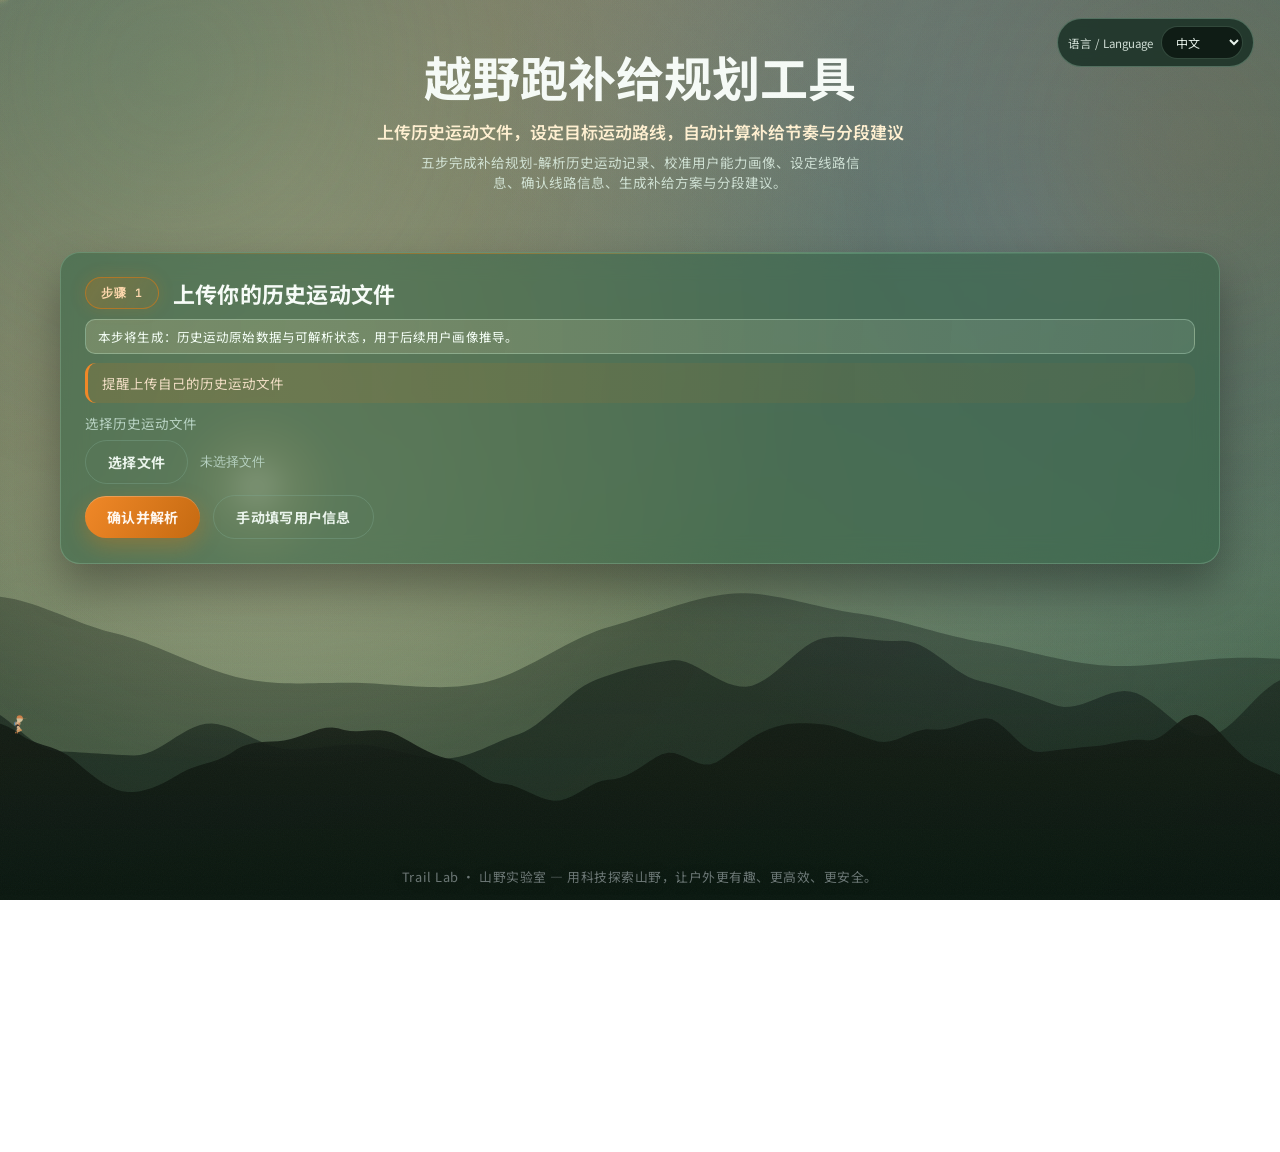
==== commit e41195b5: "v2.1.0: 与小程序 v2.1.0/引擎 v2.5 全面同步（站内补给自定义/时间轴编辑器/携带校验/多格式导出/补给图标全量同步）；完善中英 README 与 version.json（仓库 t" ====
--- a/index.html
+++ b/index.html
@@ -11,7 +11,7 @@
     <meta name="author" content="Trail Lab (山野实验室) · marsdace" />
     <meta name="robots" content="index, follow, max-image-preview:large" />
     <meta name="theme-color" content="#1F3D2E" />
-    <link rel="canonical" href="https://marsdace.github.io/AI-Fuel-Planner/" />
+    <link rel="canonical" href="https://marsdace.github.io/trail-run-fuel-planner/" />
     <link rel="icon" type="image/png" href="./logo.png" />
 
     <!-- Open Graph (GitHub Pages / 社交分享) -->
@@ -19,8 +19,8 @@
     <meta property="og:site_name" content="Trail Lab · 山野实验室" />
     <meta property="og:title" content="Fuel Planner — 越野跑补给规划工具" />
     <meta property="og:description" content="上传 Garmin .FIT 文件，自动计算越野跑补给节奏、碳水/液体/钠摄入与分段补给建议。浏览器本地解析，数据不上传。" />
-    <meta property="og:url" content="https://marsdace.github.io/AI-Fuel-Planner/" />
-    <meta property="og:image" content="https://marsdace.github.io/AI-Fuel-Planner/logo.png" />
+    <meta property="og:url" content="https://marsdace.github.io/trail-run-fuel-planner/" />
+    <meta property="og:image" content="https://marsdace.github.io/trail-run-fuel-planner/logo.png" />
     <meta property="og:image:alt" content="Trail Lab Fuel Planner logo" />
     <meta property="og:locale" content="zh_CN" />
 
@@ -28,7 +28,7 @@
     <meta name="twitter:card" content="summary" />
     <meta name="twitter:title" content="Fuel Planner — Trail Lab 越野跑补给规划工具" />
     <meta name="twitter:description" content="用 Garmin FIT 数据规划越野跑补给：碳水、液体、钠、分段时间轴。" />
-    <meta name="twitter:image" content="https://marsdace.github.io/AI-Fuel-Planner/logo.png" />
+    <meta name="twitter:image" content="https://marsdace.github.io/trail-run-fuel-planner/logo.png" />
 
     <!-- Structured data (JSON-LD) -->
     <script type="application/ld+json">
@@ -36,13 +36,13 @@
       "@context": "https://schema.org",
       "@type": "WebApplication",
       "name": "Fuel Planner",
-      "url": "https://marsdace.github.io/AI-Fuel-Planner/",
+      "url": "https://marsdace.github.io/trail-run-fuel-planner/",
       "applicationCategory": "SportsApplication",
       "operatingSystem": "Any (browser)",
       "author": {
         "@type": "Organization",
         "name": "Trail Lab (山野实验室)",
-        "url": "https://github.com/marsdace/AI-Fuel-Planner"
+        "url": "https://github.com/marsdace/trail-run-fuel-planner"
       },
       "description": "Rule-based trail running fueling planner that parses Garmin FIT files locally and computes carb/fluid/sodium intake and segment fueling timelines."
     }
@@ -54,7 +54,7 @@
       href="https://fonts.googleapis.com/css2?family=Sora:wght@300;400;600;700;800&family=Noto+Sans+SC:wght@300;400;500;700;900&family=JetBrains+Mono:wght@400;600&display=swap"
       rel="stylesheet"
     />
-    <link rel="stylesheet" href="./styles.css?v=20260901e" />
+    <link rel="stylesheet" href="./styles.css?v=20260905c" />
   </head>
   <body>
     <!-- 梦幻山野夜空背景层 -->
@@ -210,6 +210,7 @@
           <span id="legendClimbSeg"><i class="dot climb"></i>爬坡路段</span>
           <span id="legendDescentSeg"><i class="dot descent"></i>下降路段</span>
         </div>
+        <div id="step4Supply" class="supply-panel"></div>
         <p class="step-footnote" id="step4ZoomTip">点击概况图可查看横版大图（缩放 / 拖拽 / 下载保存）</p>
         <div class="export-mask" id="largeChartMask" hidden></div>
         <div class="large-chart-sheet" id="largeChartSheet" hidden>
@@ -362,12 +363,13 @@
 
     </main>
 
-    <script src="./bg.js?v=20260806u"></script>
-    <script src="./gpx.js?v=20260901"></script>
-    <script src="./xlsx.js?v=20260828"></script>
-    <script src="./profile_score.js?v=20260828"></script>
-    <script src="./plan_editor.js?v=20260901f"></script>
-    <script src="./poster.js?v=20260901f"></script>
-    <script src="./app.js?v=20260901e"></script>
+    <script src="./bg.js?v=20260905c"></script>
+    <script src="./gpx.js?v=20260905c"></script>
+    <script src="./xlsx.js?v=20260905c"></script>
+    <script src="./profile_score.js?v=20260905c"></script>
+    <script src="./icons_data.js?v=20260905c"></script>
+    <script src="./plan_editor.js?v=20260905c"></script>
+    <script src="./poster.js?v=20260905c"></script>
+    <script src="./app.js?v=20260905c"></script>
   </body>
 </html>
--- a/styles.css
+++ b/styles.css
@@ -1,5 +1,5 @@
 /* ============================================================
-   Trail Lab · 山野实验室 — AI Fuel Planner
+   Trail Lab · 山野实验室 — Trail Run Fuel Planner
    深林绿 × 探索橙 × 山野夜空 · 户外极客实验室美学
    ============================================================ */
 
@@ -2069,6 +2069,29 @@
   background: color-mix(in srgb, var(--c, #9BA8B4) 82%, #000);
   white-space: nowrap;
 }
+/* 补给品/装备图标（与小程序 assets/icons 同步） */
+.pe-ico {
+  display: inline-block;
+  width: 15px;
+  height: 15px;
+  border-radius: 4px;
+  object-fit: cover;
+  vertical-align: -2px;
+  margin-right: 4px;
+}
+.pe-lib-icon {
+  display: flex;
+  align-items: center;
+  justify-content: center;
+  min-height: 44px;
+  margin: 0 0 4px 0;
+}
+.pe-lib-ico {
+  width: 44px;
+  height: 44px;
+  border-radius: 10px;
+  object-fit: cover;
+}
 .pe-seg {
   font-size: 11px;
   color: var(--muted);
@@ -2978,6 +3001,73 @@
 .pe-cp-row {
   margin-top: 10px;
 }
+.pe-station-advice {
+  margin-top: 6px;
+  padding: 5px 10px;
+  border-radius: 8px;
+  background: rgba(255, 182, 92, 0.12);
+  color: #ffb65c;
+  font-size: 12px;
+  line-height: 1.5;
+}
+.pe-station-food {
+  margin-top: 6px;
+  display: flex;
+  align-items: center;
+  gap: 8px;
+  flex-wrap: wrap;
+}
+.pe-station-food-label {
+  font-size: 12px;
+  color: rgba(233, 243, 236, 0.7);
+}
+.pe-station-food-tag {
+  padding: 3px 10px;
+  border-radius: 12px;
+  font-size: 12px;
+  color: #1f2a24;
+  background: #ffb65c;
+}
+.pe-station-food-empty {
+  font-size: 12px;
+  color: rgba(233, 243, 236, 0.5);
+}
+.supply-panel .panel-title {
+  margin-bottom: 8px;
+}
+.supply-cp {
+  padding: 10px 0;
+  border-top: 1px solid rgba(233, 243, 236, 0.12);
+}
+.supply-cp-name {
+  font-size: 13px;
+  color: #e9f3ec;
+  margin-bottom: 8px;
+}
+.supply-tags {
+  display: flex;
+  flex-wrap: wrap;
+  gap: 8px;
+}
+.supply-chip {
+  padding: 4px 12px;
+  border-radius: 16px;
+  font-size: 12px;
+  color: rgba(233, 243, 236, 0.7);
+  background: rgba(233, 243, 236, 0.08);
+  border: 1px solid rgba(233, 243, 236, 0.18);
+  cursor: pointer;
+}
+.supply-chip.on {
+  color: #1f2a24;
+  background: #ffb65c;
+  border-color: #ffb65c;
+}
+.supply-chip.custom-add {
+  color: #ffb65c;
+  background: rgba(255, 182, 92, 0.08);
+  border-style: dashed;
+}
 .pe-takeout {
   margin-top: 10px;
 }
